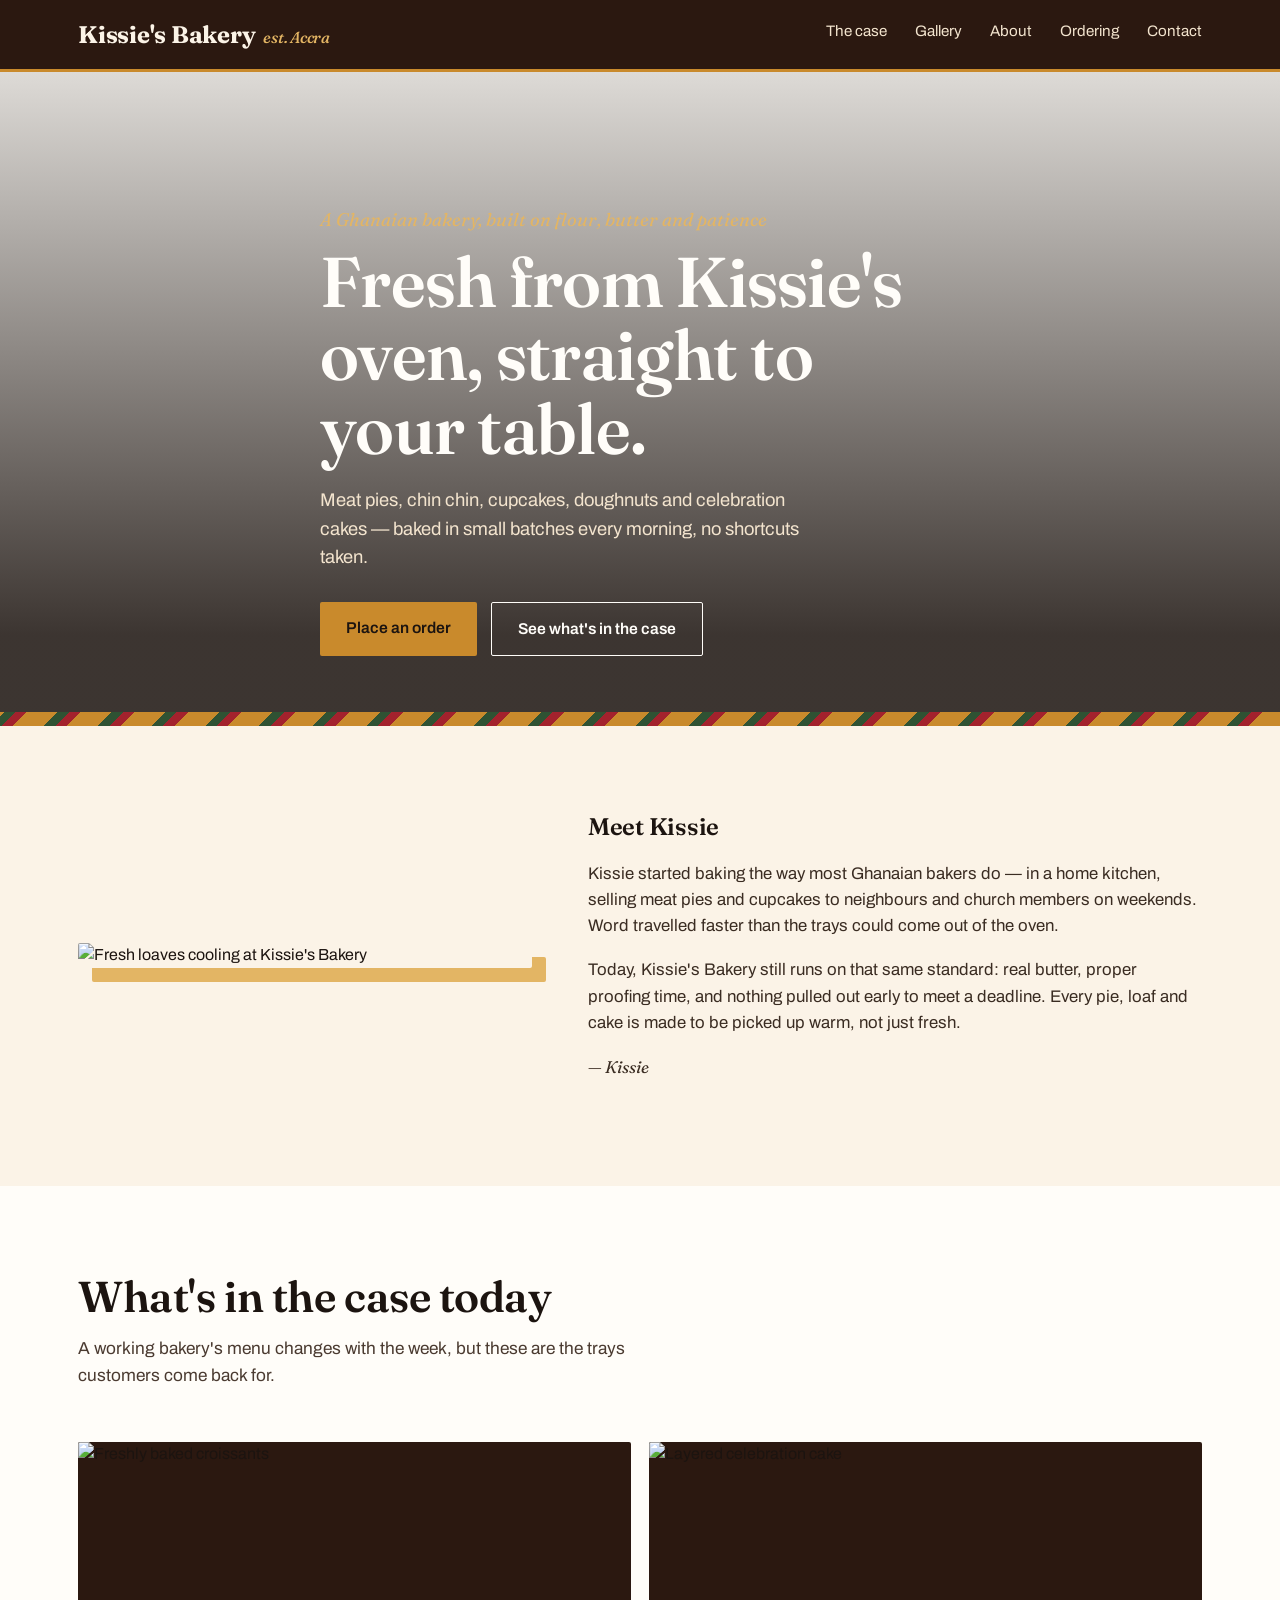
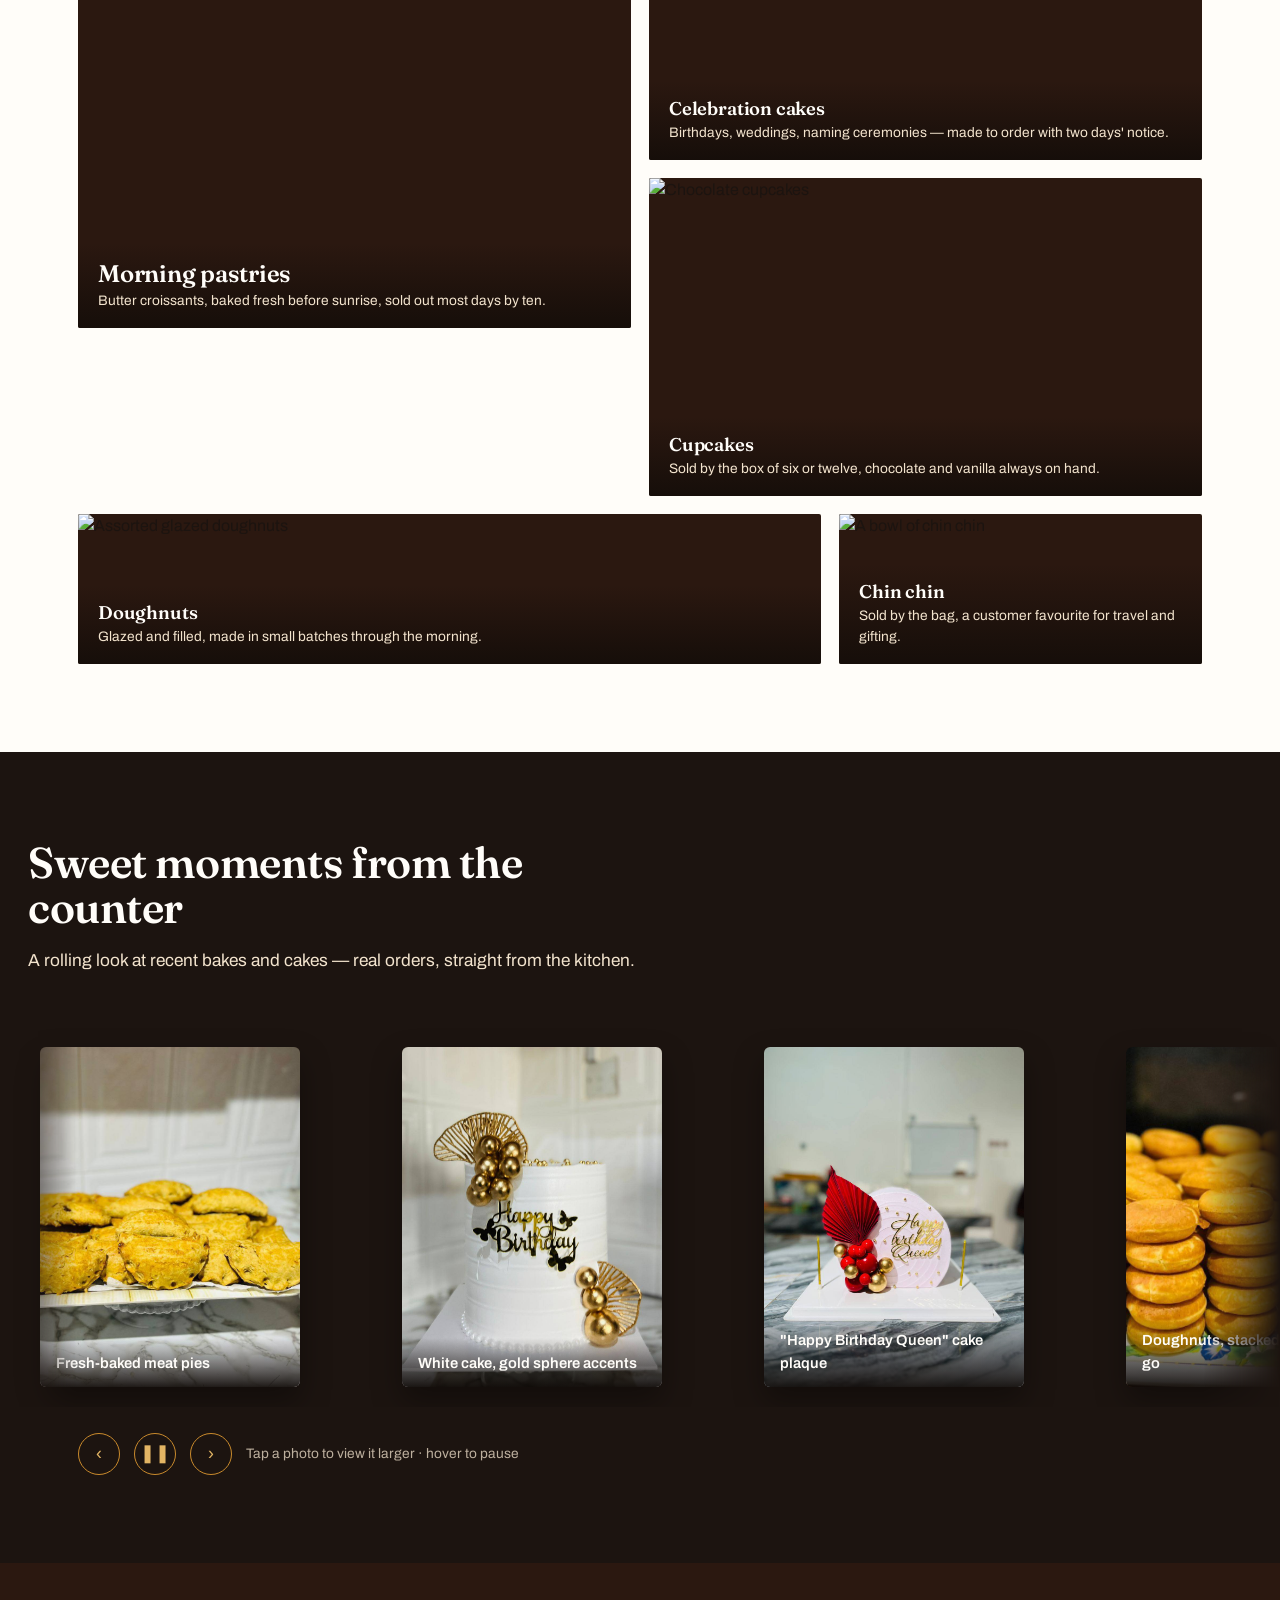
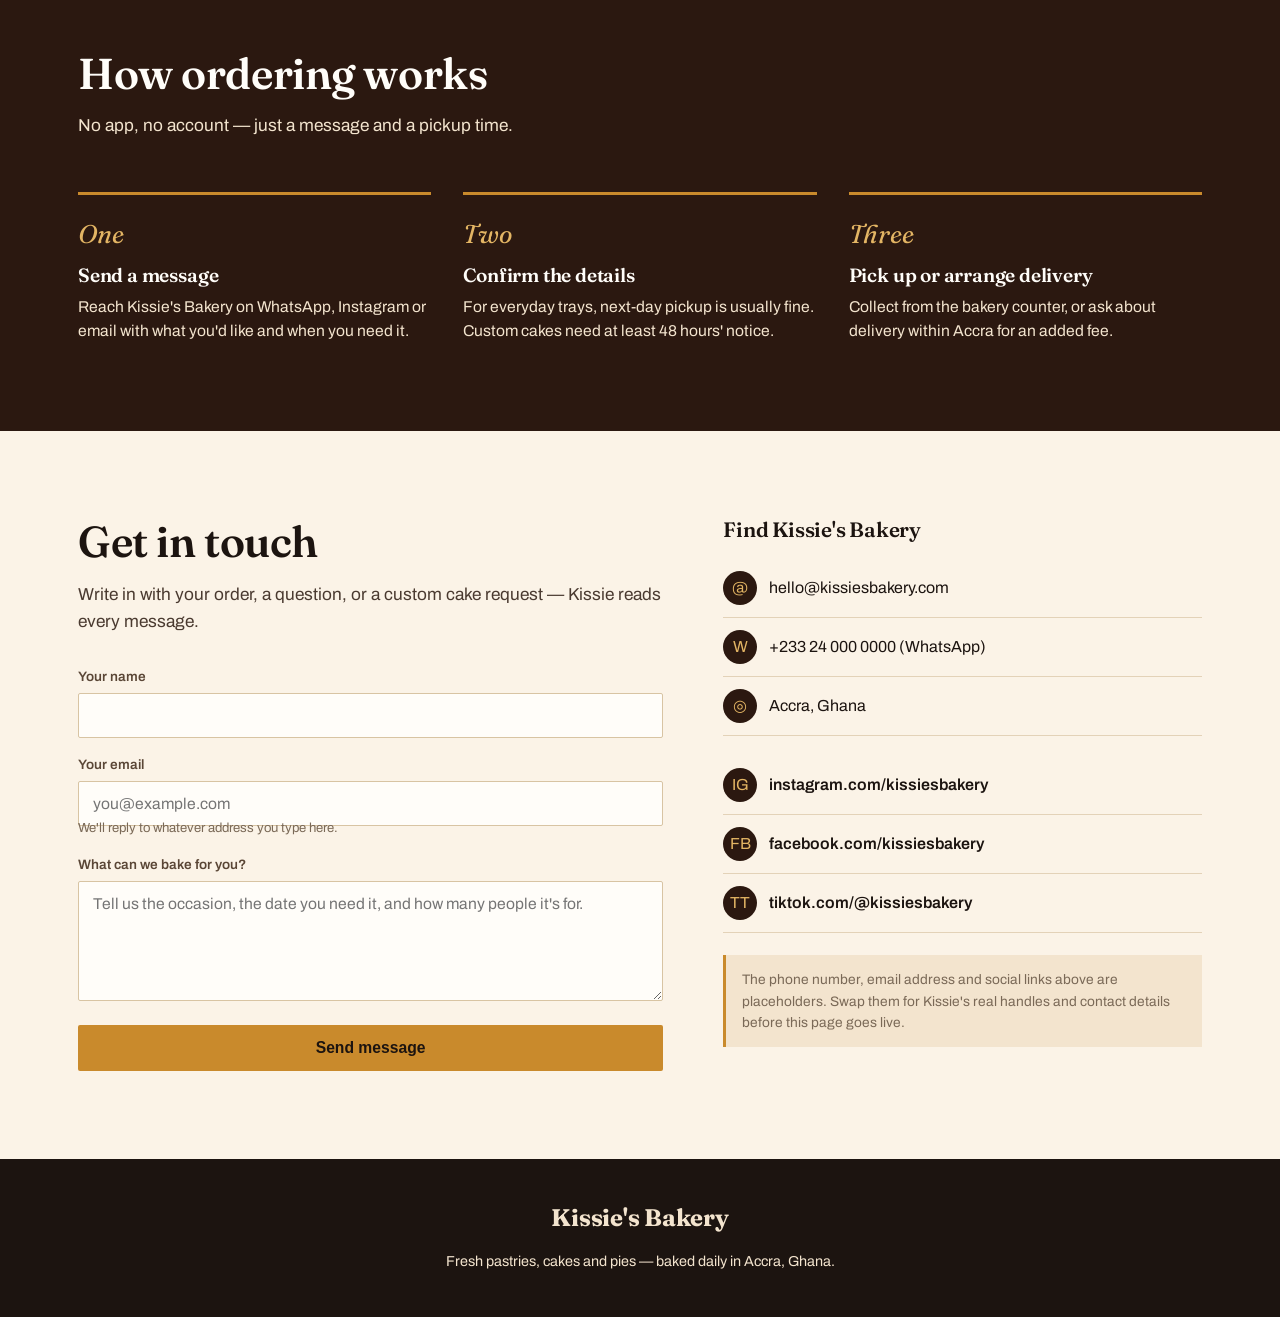
==== index.html @ d094dac1 "Add files via upload" ====
<!DOCTYPE html>
<html lang="en">
<head>
<meta charset="UTF-8">
<meta name="viewport" content="width=device-width, initial-scale=1.0">
<title>Kissie's Bakery — Fresh pastries, cakes & pies</title>
<link rel="preconnect" href="https://fonts.googleapis.com">
<link rel="preconnect" href="https://fonts.gstatic.com" crossorigin>
<link href="https://fonts.googleapis.com/css2?family=Fraunces:ital,opsz,wght@0,9..144,400;0,9..144,500;0,9..144,600;0,9..144,700;1,9..144,500&family=Archivo:wght@400;500;600;700&display=swap" rel="stylesheet">
<link rel="stylesheet" href="style.css">
</head>
<body>

<header>
  <div class="nav">
    <div class="wordmark">Kissie's Bakery <span>est. Accra</span></div>
    <nav class="links">
      <a href="#menu">The case</a>
      <a href="#gallery">Gallery</a>
      <a href="#about">About</a>
      <a href="#order">Ordering</a>
      <a href="#contact">Contact</a>
    </nav>
  </div>
</header>

<div class="hero">
  <div class="wrap hero-inner">
    <div class="hero-eyebrow">A Ghanaian bakery, built on flour, butter and patience</div>
    <h1>Fresh from Kissie's oven, straight to your table.</h1>
    <p>Meat pies, chin chin, cupcakes, doughnuts and celebration cakes — baked in small batches every morning, no shortcuts taken.</p>
    <div class="btn-row">
      <a href="#contact" class="btn btn-primary">Place an order</a>
      <a href="#menu" class="btn btn-outline">See what's in the case</a>
    </div>
  </div>
</div>

<div class="ribbon"></div>

<section class="about" id="about">
  <div class="wrap about-grid">
    <img src="https://commons.wikimedia.org/wiki/Special:FilePath/Fresh_made_bread_06.jpg" alt="Fresh loaves cooling at Kissie's Bakery">
    <div class="about-text">
      <h2 style="margin-bottom:22px;">Meet Kissie</h2>
      <p>Kissie started baking the way most Ghanaian bakers do — in a home kitchen, selling meat pies and cupcakes to neighbours and church members on weekends. Word travelled faster than the trays could come out of the oven.</p>
      <p>Today, Kissie's Bakery still runs on that same standard: real butter, proper proofing time, and nothing pulled out early to meet a deadline. Every pie, loaf and cake is made to be picked up warm, not just fresh.</p>
      <p class="signature">— Kissie</p>
    </div>
  </div>
</section>

<section class="case" id="menu">
  <div class="wrap">
    <div class="section-head">
      <h2>What's in the case today</h2>
      <p>A working bakery's menu changes with the week, but these are the trays customers come back for.</p>
    </div>
    <div class="case-grid">
      <div class="case-item feature">
        <img src="https://commons.wikimedia.org/wiki/Special:FilePath/Freshly_baked_croissants.jpg" alt="Freshly baked croissants">
        <div class="tag">
          <h3>Morning pastries</h3>
          <p>Butter croissants, baked fresh before sunrise, sold out most days by ten.</p>
        </div>
      </div>
      <div class="case-item tall">
        <img src="https://commons.wikimedia.org/wiki/Special:FilePath/Strawberry_layer_cake.jpg" alt="Layered celebration cake">
        <div class="tag">
          <h3>Celebration cakes</h3>
          <p>Birthdays, weddings, naming ceremonies — made to order with two days' notice.</p>
        </div>
      </div>
      <div class="case-item wide">
        <img src="https://commons.wikimedia.org/wiki/Special:FilePath/Chocolate_cupcakes.jpg" alt="Chocolate cupcakes">
        <div class="tag">
          <h3>Cupcakes</h3>
          <p>Sold by the box of six or twelve, chocolate and vanilla always on hand.</p>
        </div>
      </div>
      <div class="case-item med">
        <img src="https://commons.wikimedia.org/wiki/Special:FilePath/Variety_of_doughnuts.jpg" alt="Assorted glazed doughnuts">
        <div class="tag">
          <h3>Doughnuts</h3>
          <p>Glazed and filled, made in small batches through the morning.</p>
        </div>
      </div>
      <div class="case-item small">
        <img src="https://commons.wikimedia.org/wiki/Special:FilePath/Bowl_of_chin-chin.jpg" alt="A bowl of chin chin">
        <div class="tag">
          <h3>Chin chin</h3>
          <p>Sold by the bag, a customer favourite for travel and gifting.</p>
        </div>
      </div>
    </div>
  </div>
</section>

<!-- ==========================================================================
     Sweet Moments — shuffled, auto-scrolling photo carousel
     Built from real order/customer photos supplied by the client.
     Markup only here; the shuffle + rendering happens in script.js so the
     order is randomised fresh on every page load.
     ========================================================================== -->
<section class="gallery" id="gallery">
  <div class="section-head">
    <h2>Sweet moments from the counter</h2>
    <p>A rolling look at recent bakes and cakes — real orders, straight from the kitchen.</p>
  </div>

  <div class="carousel" id="carousel">
    <div class="carousel-track" id="carouselTrack">
      <!-- Cards are generated by script.js: images are shuffled, then
           rendered twice back-to-back so the scrolling loop is seamless. -->
    </div>
  </div>

  <div class="wrap carousel-controls">
    <button type="button" class="carousel-btn" id="carouselPrev" aria-label="Scroll gallery backward">‹</button>
    <button type="button" class="carousel-btn" id="carouselPause" aria-label="Pause the photo carousel">❚❚</button>
    <button type="button" class="carousel-btn" id="carouselNext" aria-label="Scroll gallery forward">›</button>
    <span class="carousel-hint">Tap a photo to view it larger · hover to pause</span>
  </div>
</section>

<section class="order" id="order">
  <div class="wrap">
    <div class="section-head">
      <h2>How ordering works</h2>
      <p>No app, no account — just a message and a pickup time.</p>
    </div>
    <div class="steps">
      <div class="step">
        <span class="num">One</span>
        <h3>Send a message</h3>
        <p>Reach Kissie's Bakery on WhatsApp, Instagram or email with what you'd like and when you need it.</p>
      </div>
      <div class="step">
        <span class="num">Two</span>
        <h3>Confirm the details</h3>
        <p>For everyday trays, next-day pickup is usually fine. Custom cakes need at least 48 hours' notice.</p>
      </div>
      <div class="step">
        <span class="num">Three</span>
        <h3>Pick up or arrange delivery</h3>
        <p>Collect from the bakery counter, or ask about delivery within Accra for an added fee.</p>
      </div>
    </div>
  </div>
</section>

<section class="contact" id="contact">
  <div class="wrap contact-grid">
    <div>
      <div class="section-head" style="margin-bottom:30px;">
        <h2>Get in touch</h2>
        <p>Write in with your order, a question, or a custom cake request — Kissie reads every message.</p>
      </div>
      <form id="contactForm">
        <div>
          <label for="name">Your name</label>
          <input type="text" id="name" name="name" required>
        </div>
        <div>
          <label for="email">Your email</label>
          <input type="email" id="email" name="email" placeholder="you@example.com" required>
          <div class="field-note">We'll reply to whatever address you type here.</div>
        </div>
        <div>
          <label for="message">What can we bake for you?</label>
          <textarea id="message" name="message" placeholder="Tell us the occasion, the date you need it, and how many people it's for."></textarea>
        </div>
        <button type="submit" class="btn btn-primary">Send message</button>
      </form>
    </div>
    <div class="find-us">
      <h3>Find Kissie's Bakery</h3>
      <div class="contact-line"><span class="ico">@</span> hello@kissiesbakery.com</div>
      <div class="contact-line"><span class="ico">W</span> +233 24 000 0000 (WhatsApp)</div>
      <div class="contact-line"><span class="ico">◎</span> Accra, Ghana</div>
      <ul class="social-list" style="margin-top:20px;">
        <li class="contact-line"><span class="ico">IG</span> <a href="https://instagram.com/kissiesbakery" target="_blank" rel="noopener">instagram.com/kissiesbakery</a></li>
        <li class="contact-line"><span class="ico">FB</span> <a href="https://facebook.com/kissiesbakery" target="_blank" rel="noopener">facebook.com/kissiesbakery</a></li>
        <li class="contact-line"><span class="ico">TT</span> <a href="https://tiktok.com/@kissiesbakery" target="_blank" rel="noopener">tiktok.com/@kissiesbakery</a></li>
      </ul>
      <div class="placeholder-note">
        The phone number, email address and social links above are placeholders. Swap them for Kissie's real handles and contact details before this page goes live.
      </div>
    </div>
  </div>
</section>

<footer>
  <div class="wrap">
    <div class="wordmark" style="color:var(--cream-2);">Kissie's Bakery</div>
    <p>Fresh pastries, cakes and pies — baked daily in Accra, Ghana.</p>
  </div>
</footer>

<!-- Lightbox overlay for the gallery — one shared instance, filled in by script.js -->
<div class="lightbox" id="lightbox">
  <button type="button" class="lightbox-close" id="lightboxClose" aria-label="Close photo">✕</button>
  <img id="lightboxImg" src="" alt="">
  <div class="lightbox-cap" id="lightboxCap"></div>
</div>

<script src="script.js"></script>

</body>
</html>
---- style.css ----
/* ==========================================================================
   Kissie's Bakery — Stylesheet
   Sections: Tokens, Base, Header/Nav, Hero, Sections (generic), About,
             Case/Menu, Gallery/Carousel, Order steps, Contact, Footer,
             Responsive
   ========================================================================== */

/* ---------- Design tokens ---------- */
:root{
  --cocoa:#2B1810;
  --cocoa-ink:#1C1410;
  --gold:#C98A2C;
  --gold-light:#E3B564;
  --kente-red:#A3222D;
  --kente-green:#2F5233;
  --cream:#FBF3E7;
  --cream-2:#F3E4CE;
  --paper:#FFFDF9;
  --max:1180px;
}

/* ---------- Base / reset ---------- */
*{box-sizing:border-box;}
html{scroll-behavior:smooth;}
body{
  margin:0;
  font-family:'Archivo', sans-serif;
  color:var(--cocoa-ink);
  background:var(--paper);
  line-height:1.55;
}
h1,h2,h3,.display{
  font-family:'Fraunces', serif;
  font-weight:600;
  line-height:1.05;
  letter-spacing:-0.01em;
  margin:0;
}
a{color:inherit;}
img{max-width:100%;display:block;}
.wrap{max-width:var(--max);margin:0 auto;padding:0 28px;}

/* Ribbon divider — striped like a pastry-box ribbon */
.ribbon{
  height:14px;
  background:repeating-linear-gradient(
    -45deg,
    var(--gold) 0px, var(--gold) 22px,
    var(--kente-red) 22px, var(--kente-red) 30px,
    var(--kente-green) 30px, var(--kente-green) 38px
  );
}

/* ---------- Header / Nav ---------- */
header{
  position:sticky; top:0; z-index:50;
  background:var(--cocoa);
  border-bottom:3px solid var(--gold);
}
.nav{
  display:flex; align-items:center; justify-content:space-between;
  padding:16px 28px;
  max-width:var(--max); margin:0 auto;
}
.wordmark{
  color:var(--cream);
  font-family:'Fraunces', serif;
  font-weight:700;
  font-size:1.5rem;
  letter-spacing:-0.01em;
  display:flex; align-items:baseline; gap:8px;
}
.wordmark span{
  font-style:italic;
  font-weight:500;
  color:var(--gold-light);
  font-size:1rem;
}
nav.links{display:flex; gap:28px; font-size:0.95rem;}
nav.links a{
  color:var(--cream-2); text-decoration:none;
  padding-bottom:3px; border-bottom:2px solid transparent;
  transition:border-color .2s ease, color .2s ease;
}
nav.links a:hover{border-color:var(--gold); color:var(--paper);}
.nav-toggle{display:none;}

/* ---------- Hero ---------- */
.hero{
  position:relative;
  min-height:640px;
  display:flex; align-items:flex-end;
  background:linear-gradient(180deg, rgba(28,20,16,0.15) 0%, rgba(28,20,16,0.86) 88%),
    url('https://commons.wikimedia.org/wiki/Special:FilePath/Freshly_baked_croissants.jpg') center/cover no-repeat;
}
.hero-inner{
  padding:64px 0 56px;
  max-width:640px;
}
.hero-eyebrow{
  color:var(--gold-light);
  font-family:'Fraunces', serif;
  font-style:italic;
  font-size:1.15rem;
  margin-bottom:10px;
}
.hero h1{
  color:var(--paper);
  font-size:clamp(2.6rem, 6vw, 4.4rem);
  margin-bottom:20px;
}
.hero p{
  color:var(--cream-2);
  font-size:1.15rem;
  max-width:480px;
  margin-bottom:30px;
}
.btn-row{display:flex; flex-wrap:wrap; gap:14px;}
.btn{
  display:inline-block;
  padding:14px 26px;
  border-radius:2px;
  font-weight:600;
  font-size:0.98rem;
  text-decoration:none;
  transition:transform .15s ease, background .2s ease;
}
.btn:hover{transform:translateY(-2px);}
.btn-primary{background:var(--gold); color:var(--cocoa-ink); border:none; cursor:pointer;}
.btn-primary:hover{background:var(--gold-light);}
.btn-outline{background:transparent; color:var(--paper); border:1.5px solid var(--paper);}
.btn-outline:hover{background:rgba(255,255,255,0.1);}

/* ---------- Generic section shell ---------- */
section{padding:88px 0;}
.section-head{max-width:620px; margin-bottom:52px;}
.section-head h2{font-size:clamp(2rem, 4vw, 2.7rem); margin-bottom:16px;}
.section-head p{color:#4a3a30; font-size:1.08rem;}

/* ---------- About ---------- */
.about{background:var(--cream);}
.about-grid{
  display:grid;
  grid-template-columns:0.85fr 1.15fr;
  gap:56px;
  align-items:center;
}
.about-grid img{
  border-radius:2px;
  box-shadow:14px 14px 0 var(--gold-light);
}
.about-text p{margin:0 0 18px; font-size:1.05rem; color:#3a2c22;}
.signature{
  font-family:'Fraunces', serif;
  font-style:italic;
  font-size:1.3rem;
  color:var(--kente-red);
  margin-top:8px;
}

/* ---------- Case / menu ---------- */
.case{background:var(--paper);}
.case-grid{
  display:grid;
  grid-template-columns:repeat(6, 1fr);
  grid-auto-rows:150px;
  gap:18px;
}
.case-item{
  position:relative;
  overflow:hidden;
  border-radius:2px;
  background:var(--cocoa);
}
.case-item img{
  width:100%; height:100%; object-fit:cover;
  transition:transform .5s ease;
}
.case-item:hover img{transform:scale(1.06);}
.case-item .tag{
  position:absolute; left:0; right:0; bottom:0;
  padding:18px 20px 16px;
  background:linear-gradient(0deg, rgba(20,13,9,0.92) 0%, rgba(20,13,9,0) 100%);
  color:var(--paper);
}
.case-item .tag h3{font-size:1.15rem; margin-bottom:4px; color:var(--paper);}
.case-item .tag p{font-size:0.86rem; color:var(--cream-2); margin:0;}
.case-item.feature{grid-column:span 3; grid-row:span 3;}
.case-item.feature .tag h3{font-size:1.5rem;}
.case-item.tall{grid-column:span 3; grid-row:span 2;}
.case-item.wide{grid-column:span 3; grid-row:span 2;}
.case-item.small{grid-column:span 2; grid-row:span 1;}
.case-item.med{grid-column:span 4; grid-row:span 1;}

/* ==========================================================================
   Gallery / "Sweet Moments" auto-scrolling carousel
   ========================================================================== */
.gallery{
  background:var(--cocoa-ink);
  overflow:hidden;
}
.gallery .section-head h2{color:var(--paper);}
.gallery .section-head p{color:var(--cream-2);}
.gallery .section-head{margin-left:28px;}

.carousel{
  position:relative;
  width:100%;
  overflow:hidden;
  -webkit-mask-image:linear-gradient(90deg, transparent 0, #000 6%, #000 94%, transparent 100%);
          mask-image:linear-gradient(90deg, transparent 0, #000 6%, #000 94%, transparent 100%);
}
.carousel-track{
  display:flex;
  width:max-content;
  gap:22px;
  padding:4px 0;
  animation:carousel-scroll 42s linear infinite;
}
/* Pause on hover or when the user has requested it via the pause button */
.carousel:hover .carousel-track,
.carousel.is-paused .carousel-track{
  animation-play-state:paused;
}
@keyframes carousel-scroll{
  from{ transform:translateX(0); }
  to{ transform:translateX(-50%); } /* track content is duplicated x2, so -50% = one full loop */
}

.carousel-card{
  position:relative;
  flex:none;
  width:260px;
  height:340px;
  border-radius:6px;
  overflow:hidden;
  background:var(--cocoa);
  box-shadow:0 14px 30px rgba(0,0,0,0.35);
  cursor:pointer;
}
.carousel-card img{
  width:100%; height:100%; object-fit:cover;
  transition:transform .5s ease;
}
.carousel-card:hover img{transform:scale(1.08);}
.carousel-card .cap{
  position:absolute; left:0; right:0; bottom:0;
  padding:14px 16px 12px;
  background:linear-gradient(0deg, rgba(15,10,7,0.92) 0%, rgba(15,10,7,0) 100%);
  color:var(--paper);
  font-size:0.92rem;
  font-weight:600;
}

.carousel-controls{
  display:flex; align-items:center; gap:14px;
  margin-top:26px;
}
.carousel-btn{
  width:42px; height:42px;
  border-radius:50%;
  border:1.5px solid var(--gold);
  background:transparent;
  color:var(--gold-light);
  font-size:1.1rem;
  cursor:pointer;
  display:flex; align-items:center; justify-content:center;
  transition:background .2s ease, color .2s ease;
}
.carousel-btn:hover{background:var(--gold); color:var(--cocoa-ink);}
.carousel-hint{
  font-size:0.86rem;
  color:var(--cream-2);
  opacity:0.75;
}

/* Lightbox for tapping/clicking a gallery photo */
.lightbox{
  position:fixed; inset:0; z-index:200;
  background:rgba(10,7,5,0.92);
  display:flex; align-items:center; justify-content:center;
  padding:32px;
  opacity:0; pointer-events:none;
  transition:opacity .25s ease;
}
.lightbox.is-open{opacity:1; pointer-events:auto;}
.lightbox img{
  max-width:min(700px, 90vw);
  max-height:82vh;
  border-radius:4px;
  box-shadow:0 20px 60px rgba(0,0,0,0.6);
}
.lightbox-close{
  position:absolute; top:24px; right:28px;
  width:44px; height:44px;
  border-radius:50%;
  border:1.5px solid var(--gold-light);
  background:rgba(255,255,255,0.05);
  color:var(--paper);
  font-size:1.3rem;
  cursor:pointer;
}
.lightbox-cap{
  position:absolute; bottom:36px; left:0; right:0;
  text-align:center;
  color:var(--cream-2);
  font-size:0.95rem;
}

/* ---------- How to order ---------- */
.order{background:var(--cocoa); color:var(--cream-2);}
.order .section-head h2{color:var(--paper);}
.order .section-head p{color:var(--cream-2);}
.steps{
  display:grid;
  grid-template-columns:repeat(3, 1fr);
  gap:32px;
}
.step{
  border-top:3px solid var(--gold);
  padding-top:20px;
}
.step .num{
  font-family:'Fraunces', serif;
  font-style:italic;
  color:var(--gold-light);
  font-size:1.6rem;
  display:block;
  margin-bottom:10px;
}
.step h3{color:var(--paper); font-size:1.2rem; margin-bottom:10px;}
.step p{color:var(--cream-2); font-size:0.98rem; margin:0;}

/* ---------- Contact ---------- */
.contact{background:var(--cream);}
.contact-grid{
  display:grid;
  grid-template-columns:1.1fr 0.9fr;
  gap:60px;
}
form{display:flex; flex-direction:column; gap:16px;}
label{font-size:0.85rem; font-weight:600; color:#5a4636; margin-bottom:6px; display:block;}
input, textarea{
  width:100%;
  padding:13px 14px;
  border:1.5px solid #d8c4a3;
  border-radius:2px;
  font-family:inherit;
  font-size:0.98rem;
  background:var(--paper);
  color:var(--cocoa-ink);
}
input:focus, textarea:focus{outline:2px solid var(--gold); border-color:var(--gold);}
textarea{resize:vertical; min-height:120px;}
.field-note{font-size:0.82rem; color:#7a6957; margin-top:-8px;}

.find-us h3{font-size:1.3rem; margin-bottom:18px;}
.contact-line{
  display:flex; align-items:center; gap:12px;
  padding:12px 0;
  border-bottom:1px solid #e3d2b8;
  font-size:1rem;
}
.contact-line .ico{
  width:34px; height:34px; flex:none;
  border-radius:50%;
  background:var(--cocoa);
  color:var(--gold-light);
  display:flex; align-items:center; justify-content:center;
  font-size:1rem;
}
.social-list{list-style:none; margin:0; padding:0;}
.social-list a{text-decoration:none; color:var(--cocoa-ink); font-weight:600;}
.social-list a:hover{color:var(--kente-red);}
.placeholder-note{
  margin-top:22px;
  font-size:0.86rem;
  color:#7a6957;
  background:var(--cream-2);
  padding:14px 16px;
  border-left:3px solid var(--gold);
}

/* ---------- Footer ---------- */
footer{
  background:var(--cocoa-ink);
  color:var(--cream-2);
  padding:40px 0 30px;
  text-align:center;
  font-size:0.9rem;
}
footer .wordmark{justify-content:center; margin-bottom:10px;}

/* ---------- Responsive ---------- */
@media (max-width: 860px){
  nav.links{display:none;}
  .about-grid{grid-template-columns:1fr;}
  .about-grid img{order:-1;}
  .case-grid{grid-template-columns:repeat(2, 1fr); grid-auto-rows:180px;}
  .case-item.feature{grid-column:span 2; grid-row:span 2;}
  .case-item.tall,.case-item.wide,.case-item.med{grid-column:span 2; grid-row:span 1;}
  .case-item.small{grid-column:span 1;}
  .gallery .section-head{margin-left:0;}
  .carousel-card{width:200px; height:270px;}
  .steps{grid-template-columns:1fr;}
  .contact-grid{grid-template-columns:1fr;}
}

@media (prefers-reduced-motion: reduce){
  .carousel-track{animation:none;}
}
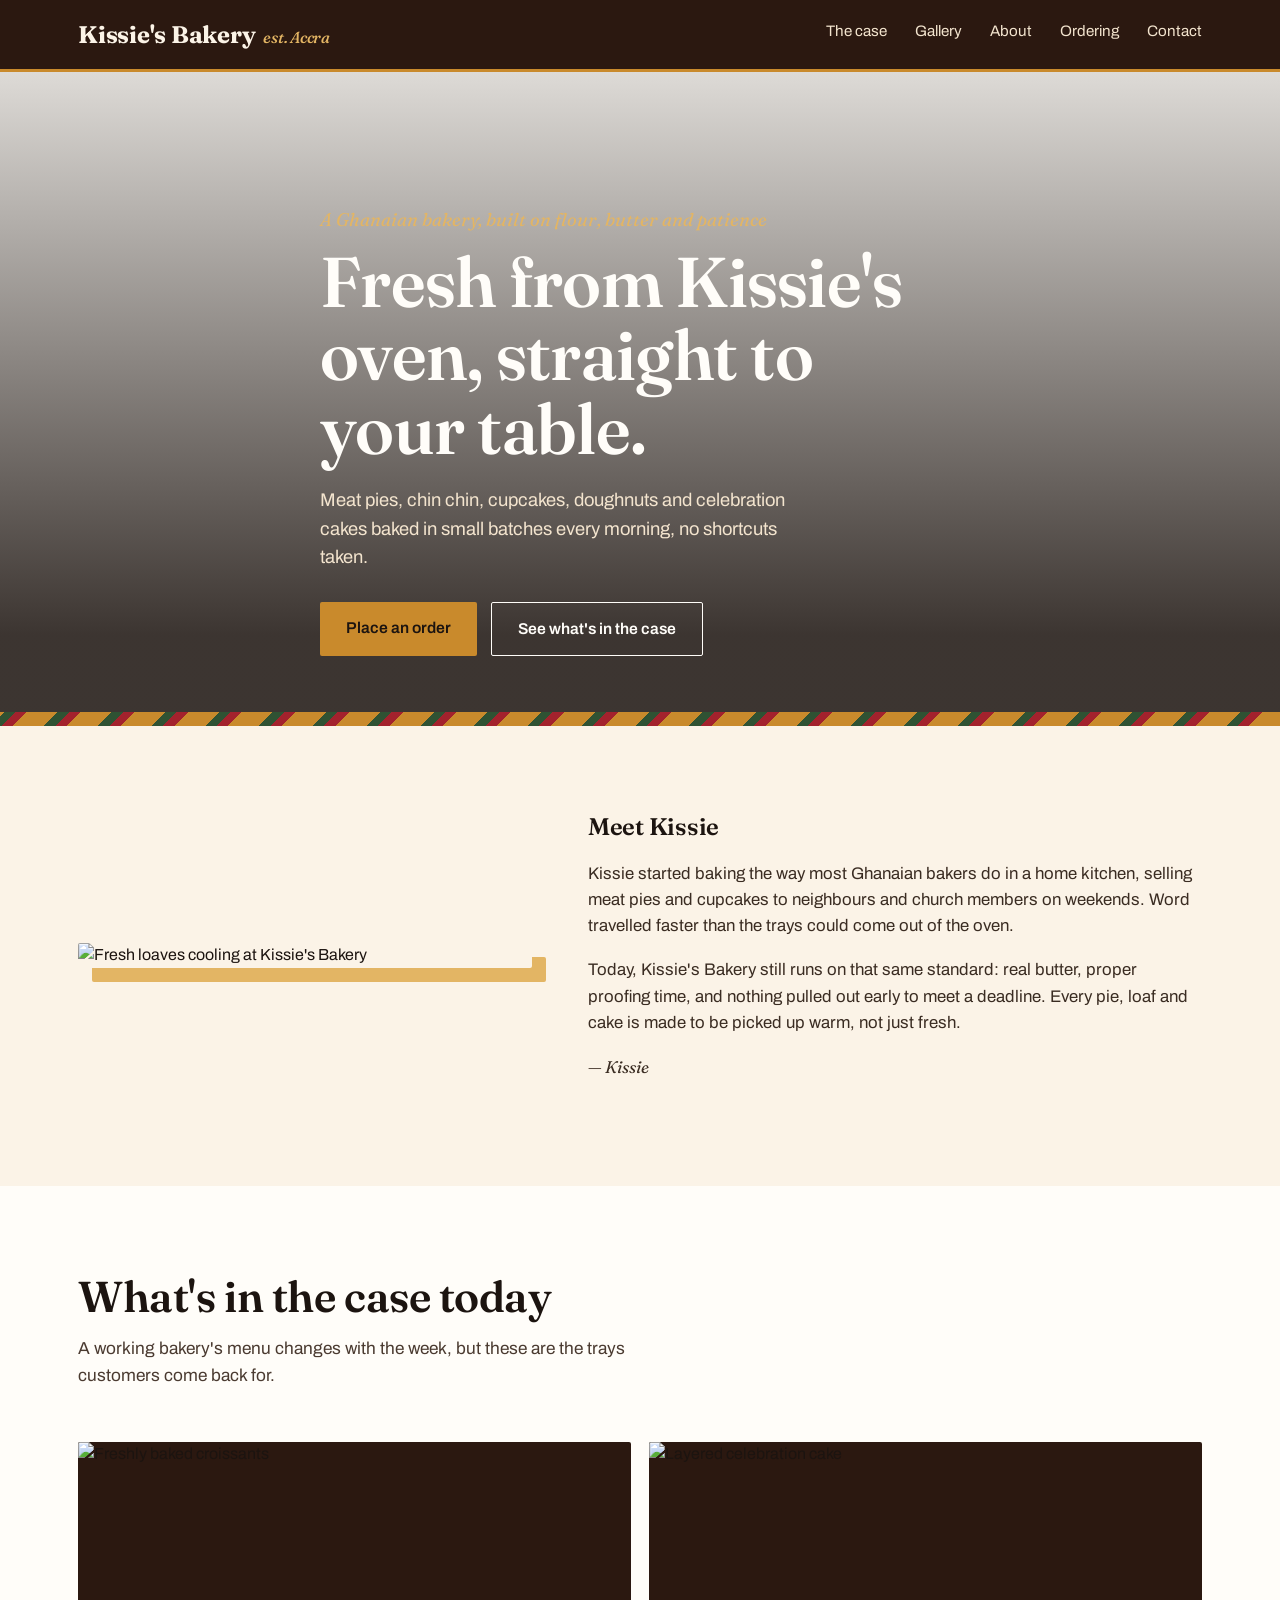
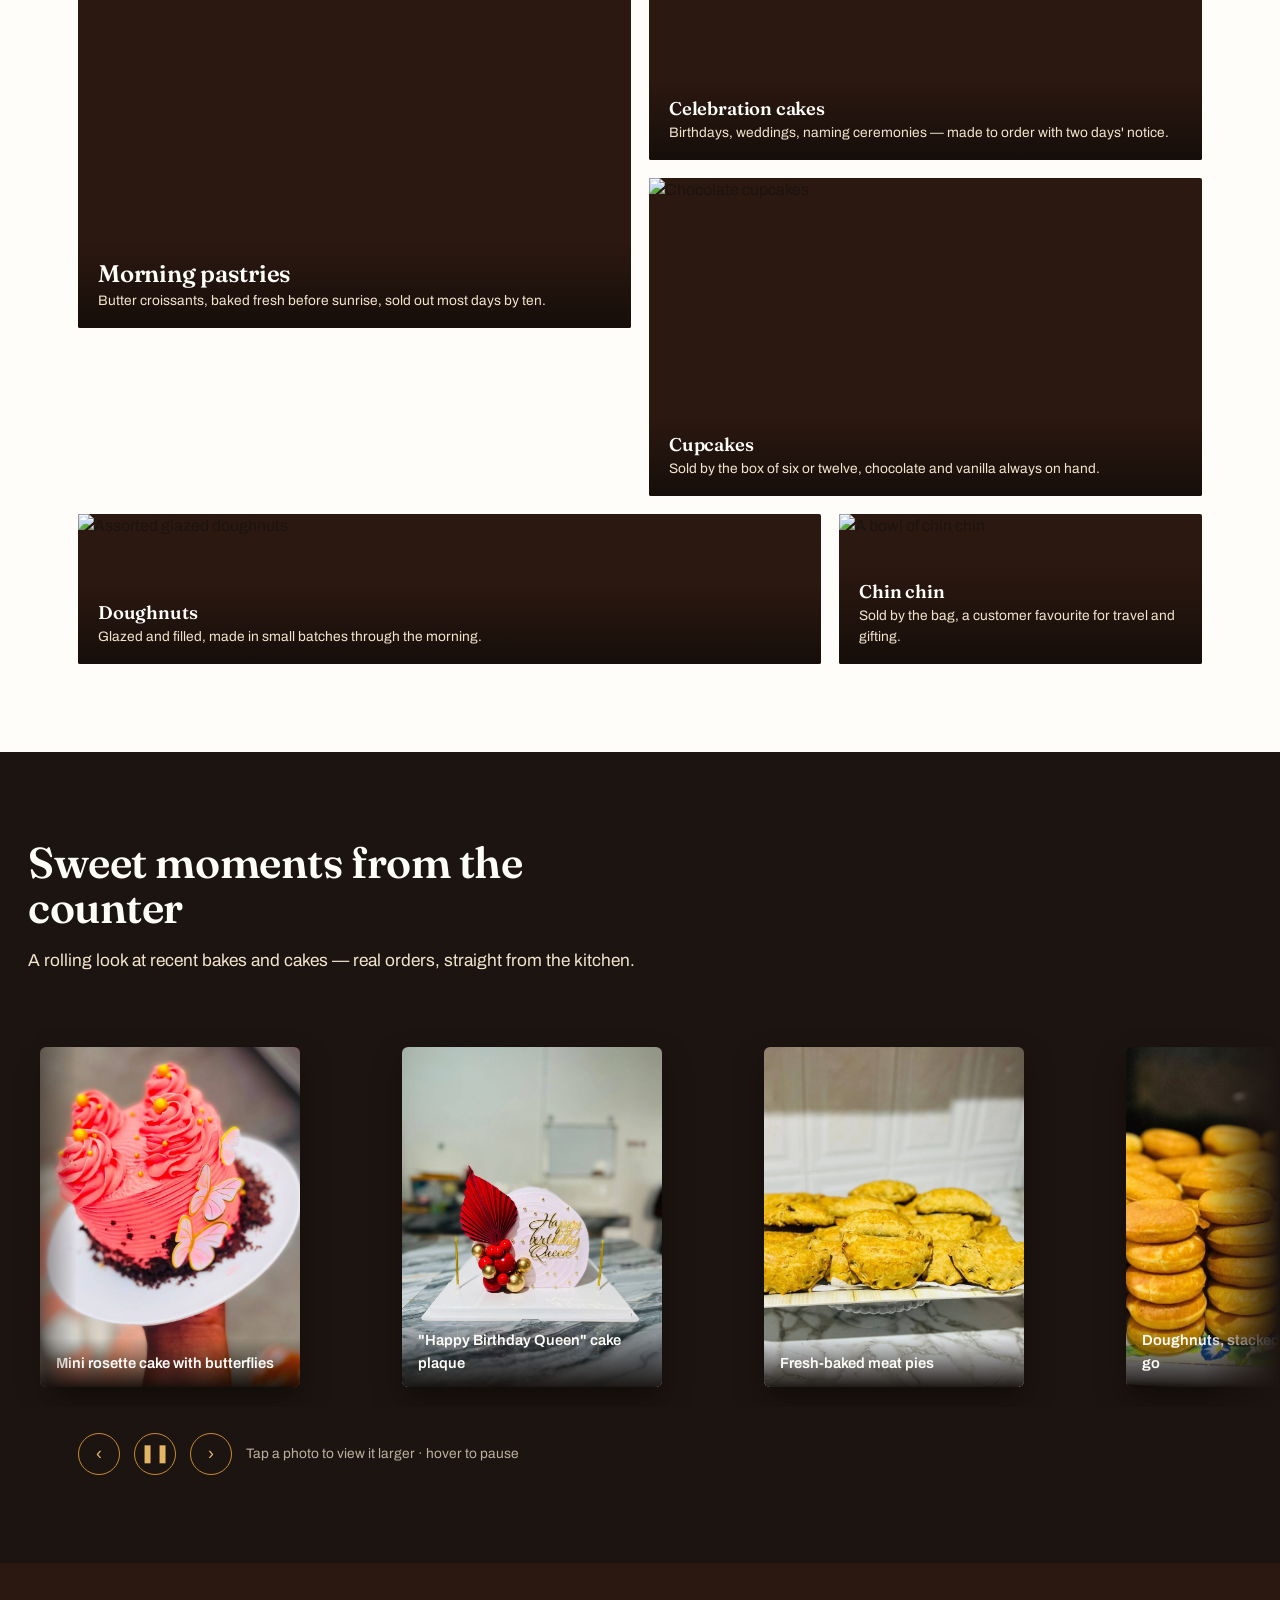
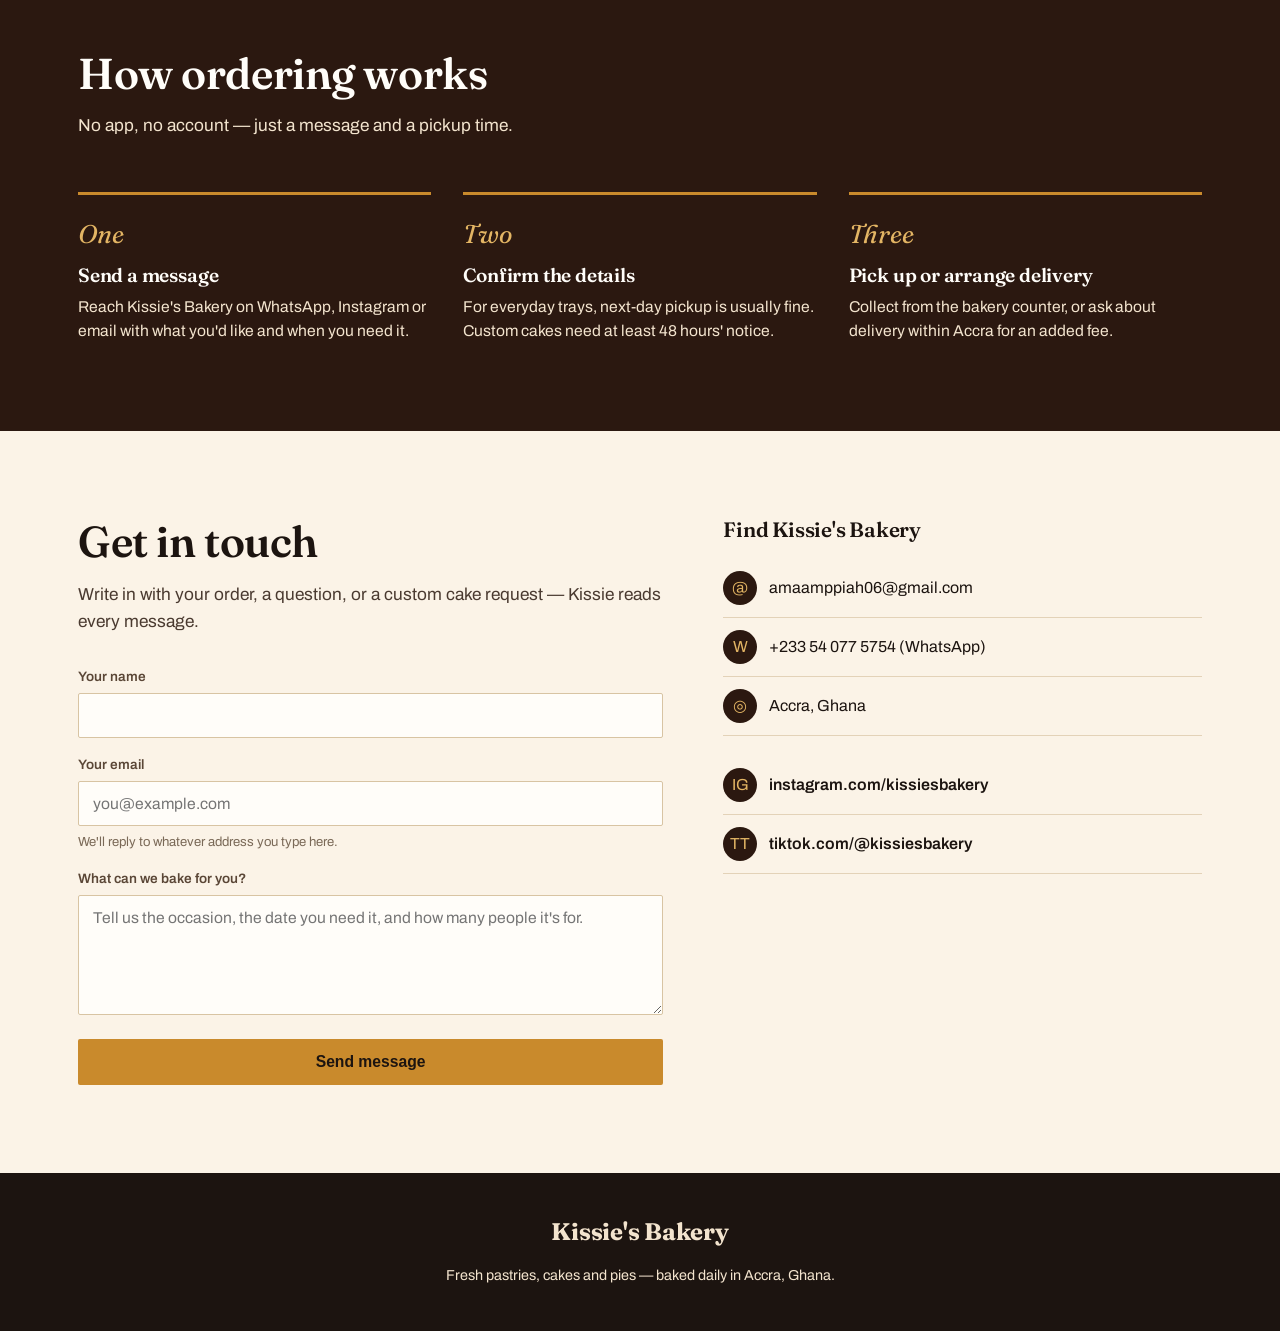
==== commit 684b8e46: "Add files via upload" ====
--- a/index.html
+++ b/index.html
@@ -3,7 +3,7 @@
 <head>
 <meta charset="UTF-8">
 <meta name="viewport" content="width=device-width, initial-scale=1.0">
-<title>Kissie's Bakery — Fresh pastries, cakes & pies</title>
+<title>Kissie's Bakery Fresh pastries, cakes & pies</title>
 <link rel="preconnect" href="https://fonts.googleapis.com">
 <link rel="preconnect" href="https://fonts.gstatic.com" crossorigin>
 <link href="https://fonts.googleapis.com/css2?family=Fraunces:ital,opsz,wght@0,9..144,400;0,9..144,500;0,9..144,600;0,9..144,700;1,9..144,500&family=Archivo:wght@400;500;600;700&display=swap" rel="stylesheet">
@@ -28,7 +28,7 @@
   <div class="wrap hero-inner">
     <div class="hero-eyebrow">A Ghanaian bakery, built on flour, butter and patience</div>
     <h1>Fresh from Kissie's oven, straight to your table.</h1>
-    <p>Meat pies, chin chin, cupcakes, doughnuts and celebration cakes — baked in small batches every morning, no shortcuts taken.</p>
+    <p>Meat pies, chin chin, cupcakes, doughnuts and celebration cakes baked in small batches every morning, no shortcuts taken.</p>
     <div class="btn-row">
       <a href="#contact" class="btn btn-primary">Place an order</a>
       <a href="#menu" class="btn btn-outline">See what's in the case</a>
@@ -43,7 +43,7 @@
     <img src="https://commons.wikimedia.org/wiki/Special:FilePath/Fresh_made_bread_06.jpg" alt="Fresh loaves cooling at Kissie's Bakery">
     <div class="about-text">
       <h2 style="margin-bottom:22px;">Meet Kissie</h2>
-      <p>Kissie started baking the way most Ghanaian bakers do — in a home kitchen, selling meat pies and cupcakes to neighbours and church members on weekends. Word travelled faster than the trays could come out of the oven.</p>
+      <p>Kissie started baking the way most Ghanaian bakers do in a home kitchen, selling meat pies and cupcakes to neighbours and church members on weekends. Word travelled faster than the trays could come out of the oven.</p>
       <p>Today, Kissie's Bakery still runs on that same standard: real butter, proper proofing time, and nothing pulled out early to meet a deadline. Every pie, loaf and cake is made to be picked up warm, not just fresh.</p>
       <p class="signature">— Kissie</p>
     </div>
@@ -164,6 +164,7 @@
         <div>
           <label for="email">Your email</label>
           <input type="email" id="email" name="email" placeholder="you@example.com" required>
+          
           <div class="field-note">We'll reply to whatever address you type here.</div>
         </div>
         <div>
@@ -175,17 +176,13 @@
     </div>
     <div class="find-us">
       <h3>Find Kissie's Bakery</h3>
-      <div class="contact-line"><span class="ico">@</span> hello@kissiesbakery.com</div>
-      <div class="contact-line"><span class="ico">W</span> +233 24 000 0000 (WhatsApp)</div>
+      <div class="contact-line"><span class="ico">@</span> amaamppiah06@gmail.com</div>
+      <div class="contact-line"><span class="ico">W</span> +233 54 077 5754 (WhatsApp)</div>
       <div class="contact-line"><span class="ico">◎</span> Accra, Ghana</div>
       <ul class="social-list" style="margin-top:20px;">
         <li class="contact-line"><span class="ico">IG</span> <a href="https://instagram.com/kissiesbakery" target="_blank" rel="noopener">instagram.com/kissiesbakery</a></li>
-        <li class="contact-line"><span class="ico">FB</span> <a href="https://facebook.com/kissiesbakery" target="_blank" rel="noopener">facebook.com/kissiesbakery</a></li>
         <li class="contact-line"><span class="ico">TT</span> <a href="https://tiktok.com/@kissiesbakery" target="_blank" rel="noopener">tiktok.com/@kissiesbakery</a></li>
       </ul>
-      <div class="placeholder-note">
-        The phone number, email address and social links above are placeholders. Swap them for Kissie's real handles and contact details before this page goes live.
-      </div>
     </div>
   </div>
 </section>
--- a/style.css
+++ b/style.css
@@ -352,7 +352,7 @@
 }
 input:focus, textarea:focus{outline:2px solid var(--gold); border-color:var(--gold);}
 textarea{resize:vertical; min-height:120px;}
-.field-note{font-size:0.82rem; color:#7a6957; margin-top:-8px;}
+.field-note{font-size:0.82rem; color:#7a6957; margin-top:6px;}
 
 .find-us h3{font-size:1.3rem; margin-bottom:18px;}
 .contact-line{
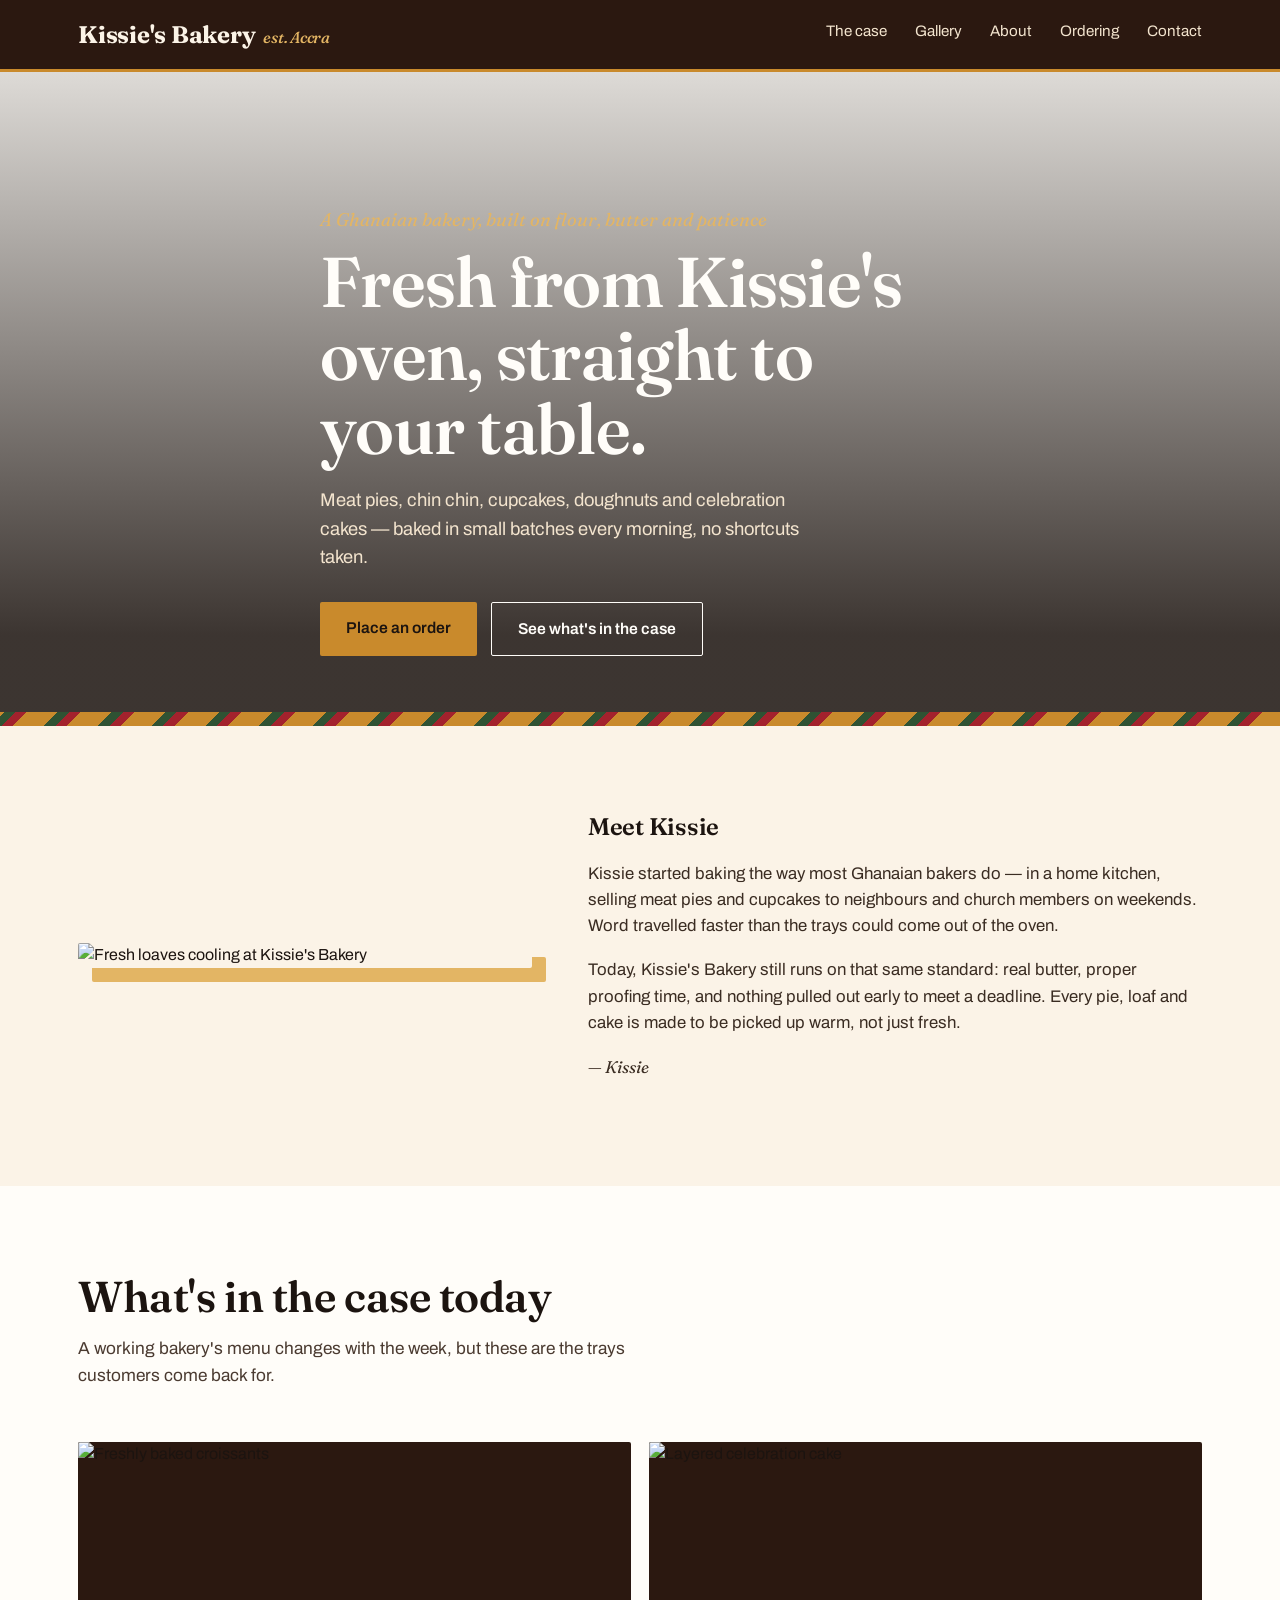
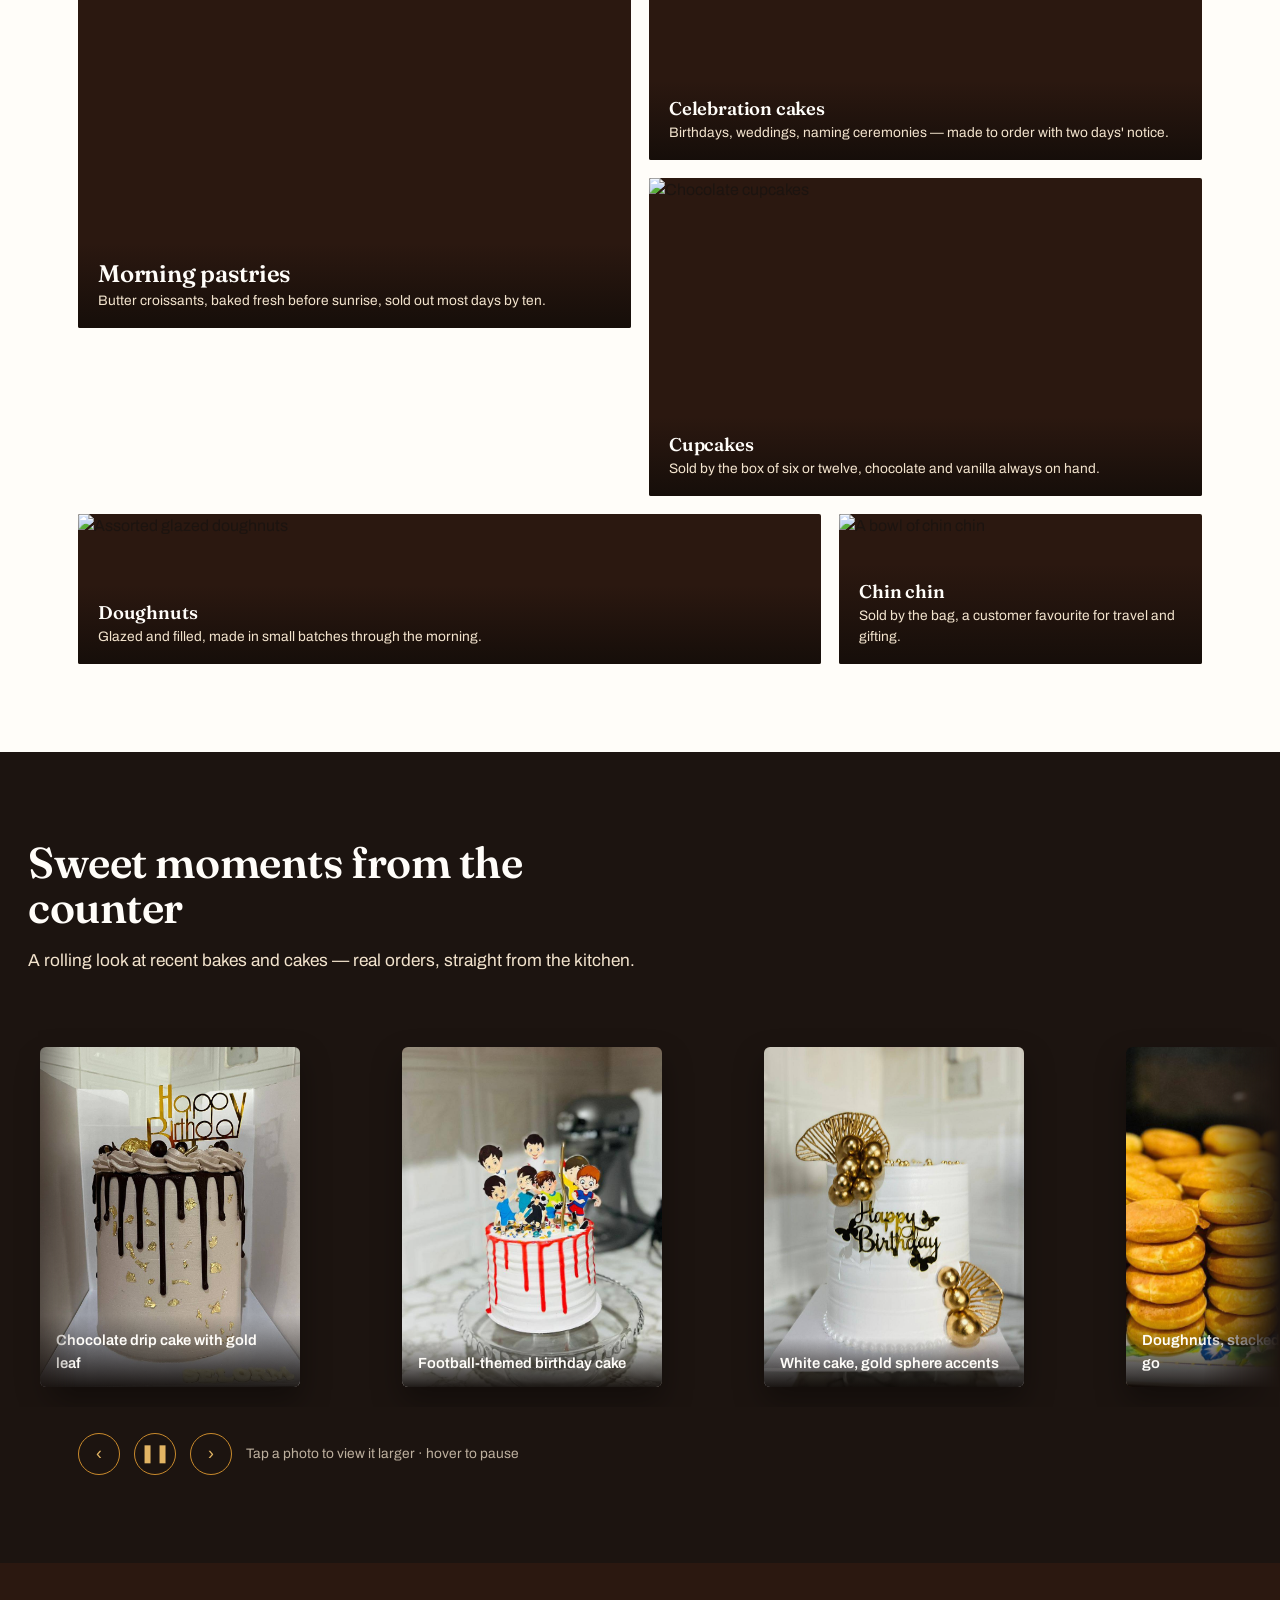
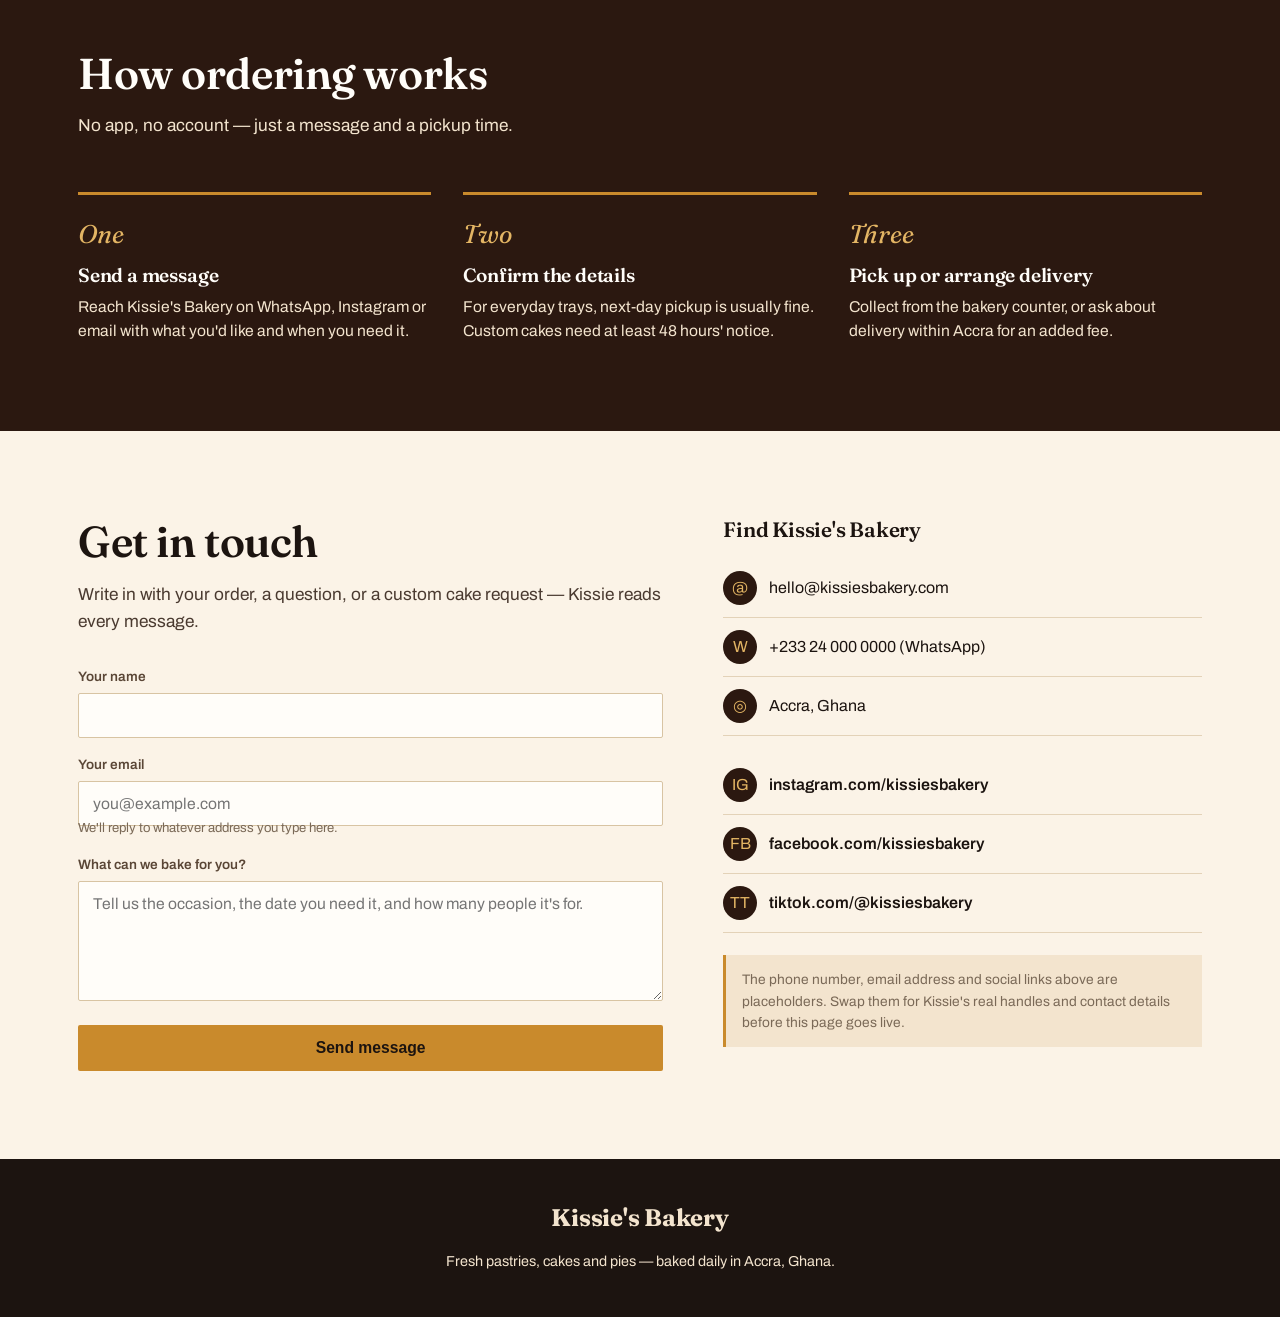
==== commit 2d0a2a27: "Add files via upload" ====
--- a/index.html
+++ b/index.html
@@ -3,7 +3,7 @@
 <head>
 <meta charset="UTF-8">
 <meta name="viewport" content="width=device-width, initial-scale=1.0">
-<title>Kissie's Bakery Fresh pastries, cakes & pies</title>
+<title>Kissie's Bakery — Fresh pastries, cakes & pies</title>
 <link rel="preconnect" href="https://fonts.googleapis.com">
 <link rel="preconnect" href="https://fonts.gstatic.com" crossorigin>
 <link href="https://fonts.googleapis.com/css2?family=Fraunces:ital,opsz,wght@0,9..144,400;0,9..144,500;0,9..144,600;0,9..144,700;1,9..144,500&family=Archivo:wght@400;500;600;700&display=swap" rel="stylesheet">
@@ -28,7 +28,7 @@
   <div class="wrap hero-inner">
     <div class="hero-eyebrow">A Ghanaian bakery, built on flour, butter and patience</div>
     <h1>Fresh from Kissie's oven, straight to your table.</h1>
-    <p>Meat pies, chin chin, cupcakes, doughnuts and celebration cakes baked in small batches every morning, no shortcuts taken.</p>
+    <p>Meat pies, chin chin, cupcakes, doughnuts and celebration cakes — baked in small batches every morning, no shortcuts taken.</p>
     <div class="btn-row">
       <a href="#contact" class="btn btn-primary">Place an order</a>
       <a href="#menu" class="btn btn-outline">See what's in the case</a>
@@ -43,7 +43,7 @@
     <img src="https://commons.wikimedia.org/wiki/Special:FilePath/Fresh_made_bread_06.jpg" alt="Fresh loaves cooling at Kissie's Bakery">
     <div class="about-text">
       <h2 style="margin-bottom:22px;">Meet Kissie</h2>
-      <p>Kissie started baking the way most Ghanaian bakers do in a home kitchen, selling meat pies and cupcakes to neighbours and church members on weekends. Word travelled faster than the trays could come out of the oven.</p>
+      <p>Kissie started baking the way most Ghanaian bakers do — in a home kitchen, selling meat pies and cupcakes to neighbours and church members on weekends. Word travelled faster than the trays could come out of the oven.</p>
       <p>Today, Kissie's Bakery still runs on that same standard: real butter, proper proofing time, and nothing pulled out early to meet a deadline. Every pie, loaf and cake is made to be picked up warm, not just fresh.</p>
       <p class="signature">— Kissie</p>
     </div>
@@ -156,7 +156,7 @@
         <h2>Get in touch</h2>
         <p>Write in with your order, a question, or a custom cake request — Kissie reads every message.</p>
       </div>
-      <form id="contactForm">
+      <form id="contactForm" action="https://formspree.io/f/xbgjwakj" method="POST">
         <div>
           <label for="name">Your name</label>
           <input type="text" id="name" name="name" required>
@@ -164,25 +164,31 @@
         <div>
           <label for="email">Your email</label>
           <input type="email" id="email" name="email" placeholder="you@example.com" required>
-          
           <div class="field-note">We'll reply to whatever address you type here.</div>
         </div>
         <div>
           <label for="message">What can we bake for you?</label>
-          <textarea id="message" name="message" placeholder="Tell us the occasion, the date you need it, and how many people it's for."></textarea>
-        </div>
+          <textarea id="message" name="message" placeholder="Tell us the occasion, the date you need it, and how many people it's for." required></textarea>
+        </div>
+        <!-- Honeypot field: hidden from real visitors, catches simple form-spam bots -->
+        <input type="text" name="_gotcha" tabindex="-1" autocomplete="off" style="position:absolute; left:-9999px;" aria-hidden="true">
         <button type="submit" class="btn btn-primary">Send message</button>
+        <p class="form-status" id="formStatus"></p>
       </form>
     </div>
     <div class="find-us">
       <h3>Find Kissie's Bakery</h3>
-      <div class="contact-line"><span class="ico">@</span> amaamppiah06@gmail.com</div>
-      <div class="contact-line"><span class="ico">W</span> +233 54 077 5754 (WhatsApp)</div>
+      <div class="contact-line"><span class="ico">@</span> hello@kissiesbakery.com</div>
+      <div class="contact-line"><span class="ico">W</span> +233 24 000 0000 (WhatsApp)</div>
       <div class="contact-line"><span class="ico">◎</span> Accra, Ghana</div>
       <ul class="social-list" style="margin-top:20px;">
         <li class="contact-line"><span class="ico">IG</span> <a href="https://instagram.com/kissiesbakery" target="_blank" rel="noopener">instagram.com/kissiesbakery</a></li>
+        <li class="contact-line"><span class="ico">FB</span> <a href="https://facebook.com/kissiesbakery" target="_blank" rel="noopener">facebook.com/kissiesbakery</a></li>
         <li class="contact-line"><span class="ico">TT</span> <a href="https://tiktok.com/@kissiesbakery" target="_blank" rel="noopener">tiktok.com/@kissiesbakery</a></li>
       </ul>
+      <div class="placeholder-note">
+        The phone number, email address and social links above are placeholders. Swap them for Kissie's real handles and contact details before this page goes live.
+      </div>
     </div>
   </div>
 </section>
--- a/style.css
+++ b/style.css
@@ -352,7 +352,11 @@
 }
 input:focus, textarea:focus{outline:2px solid var(--gold); border-color:var(--gold);}
 textarea{resize:vertical; min-height:120px;}
-.field-note{font-size:0.82rem; color:#7a6957; margin-top:6px;}
+.field-note{font-size:0.82rem; color:#7a6957; margin-top:-8px;}
+.form-status{font-size:0.9rem; margin:0; display:none;}
+.form-status.show{display:block;}
+.form-status.ok{color:var(--kente-green);}
+.form-status.err{color:var(--kente-red);}
 
 .find-us h3{font-size:1.3rem; margin-bottom:18px;}
 .contact-line{
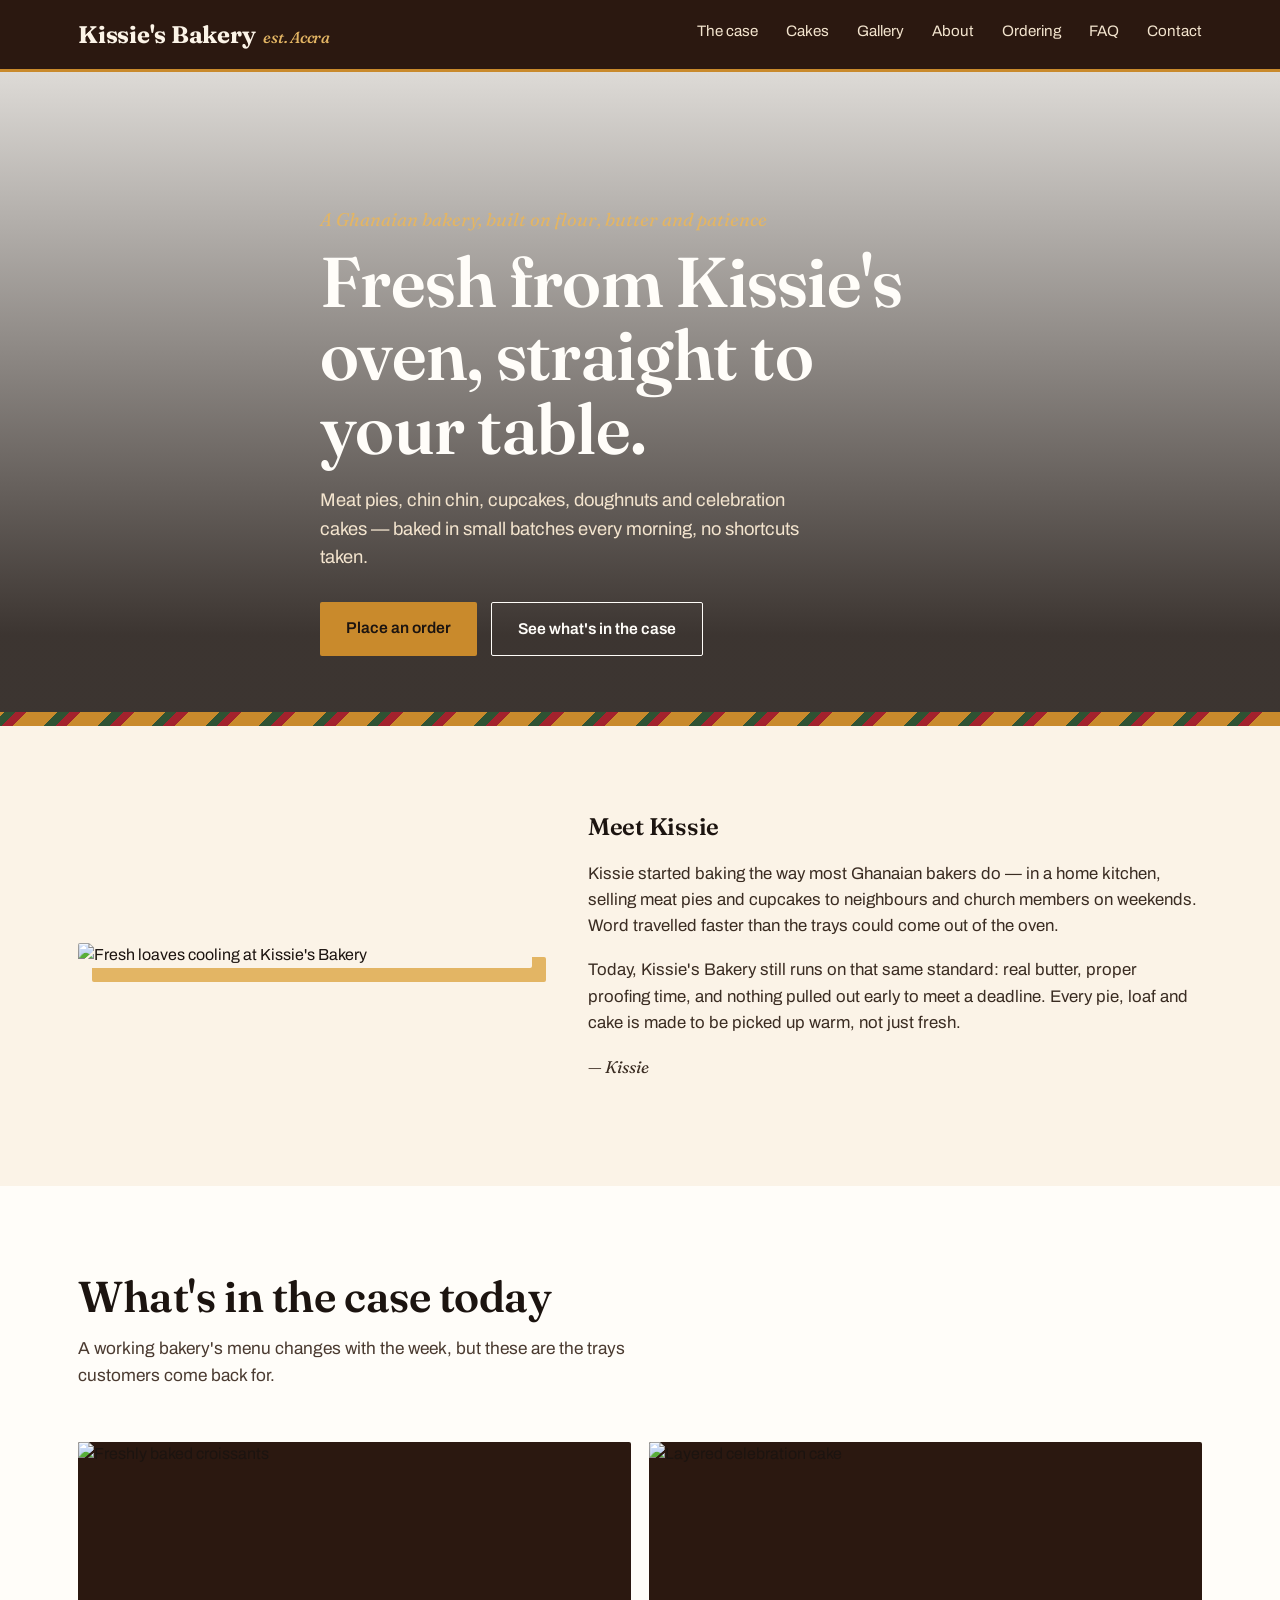
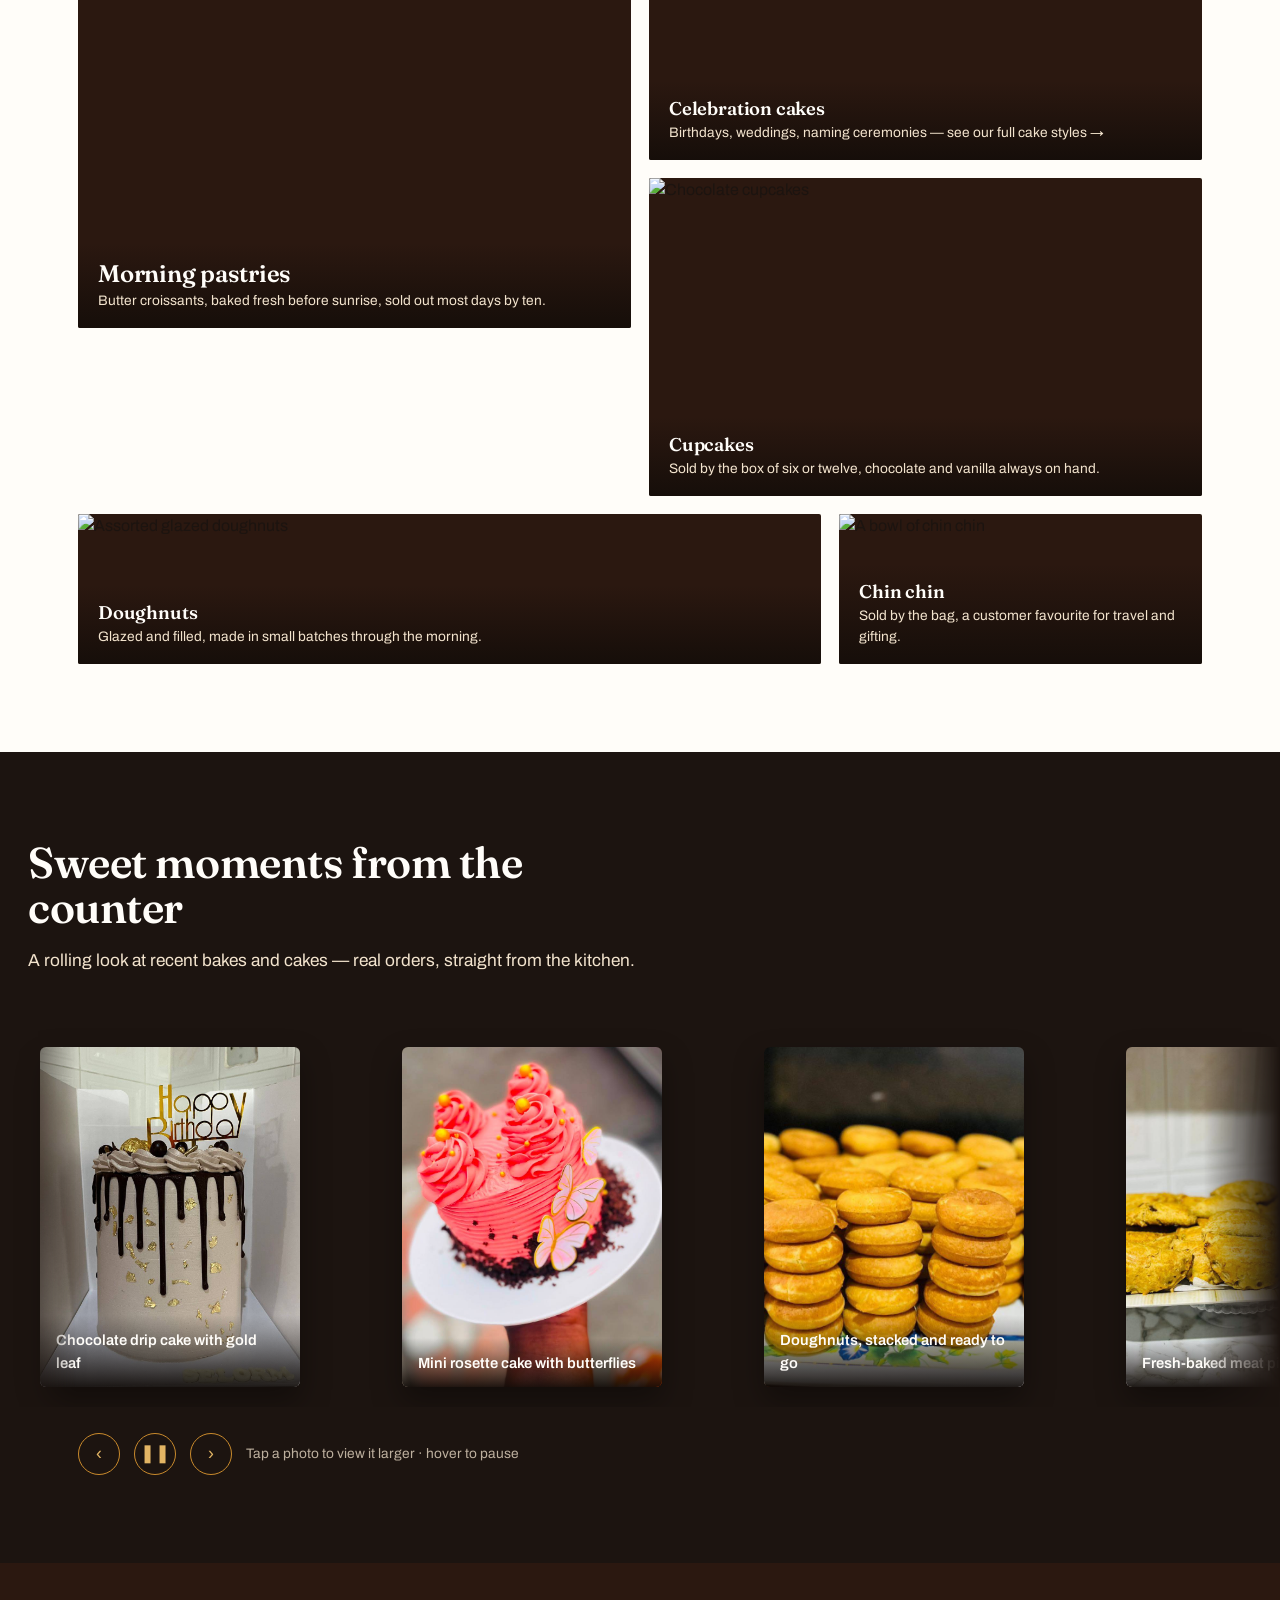
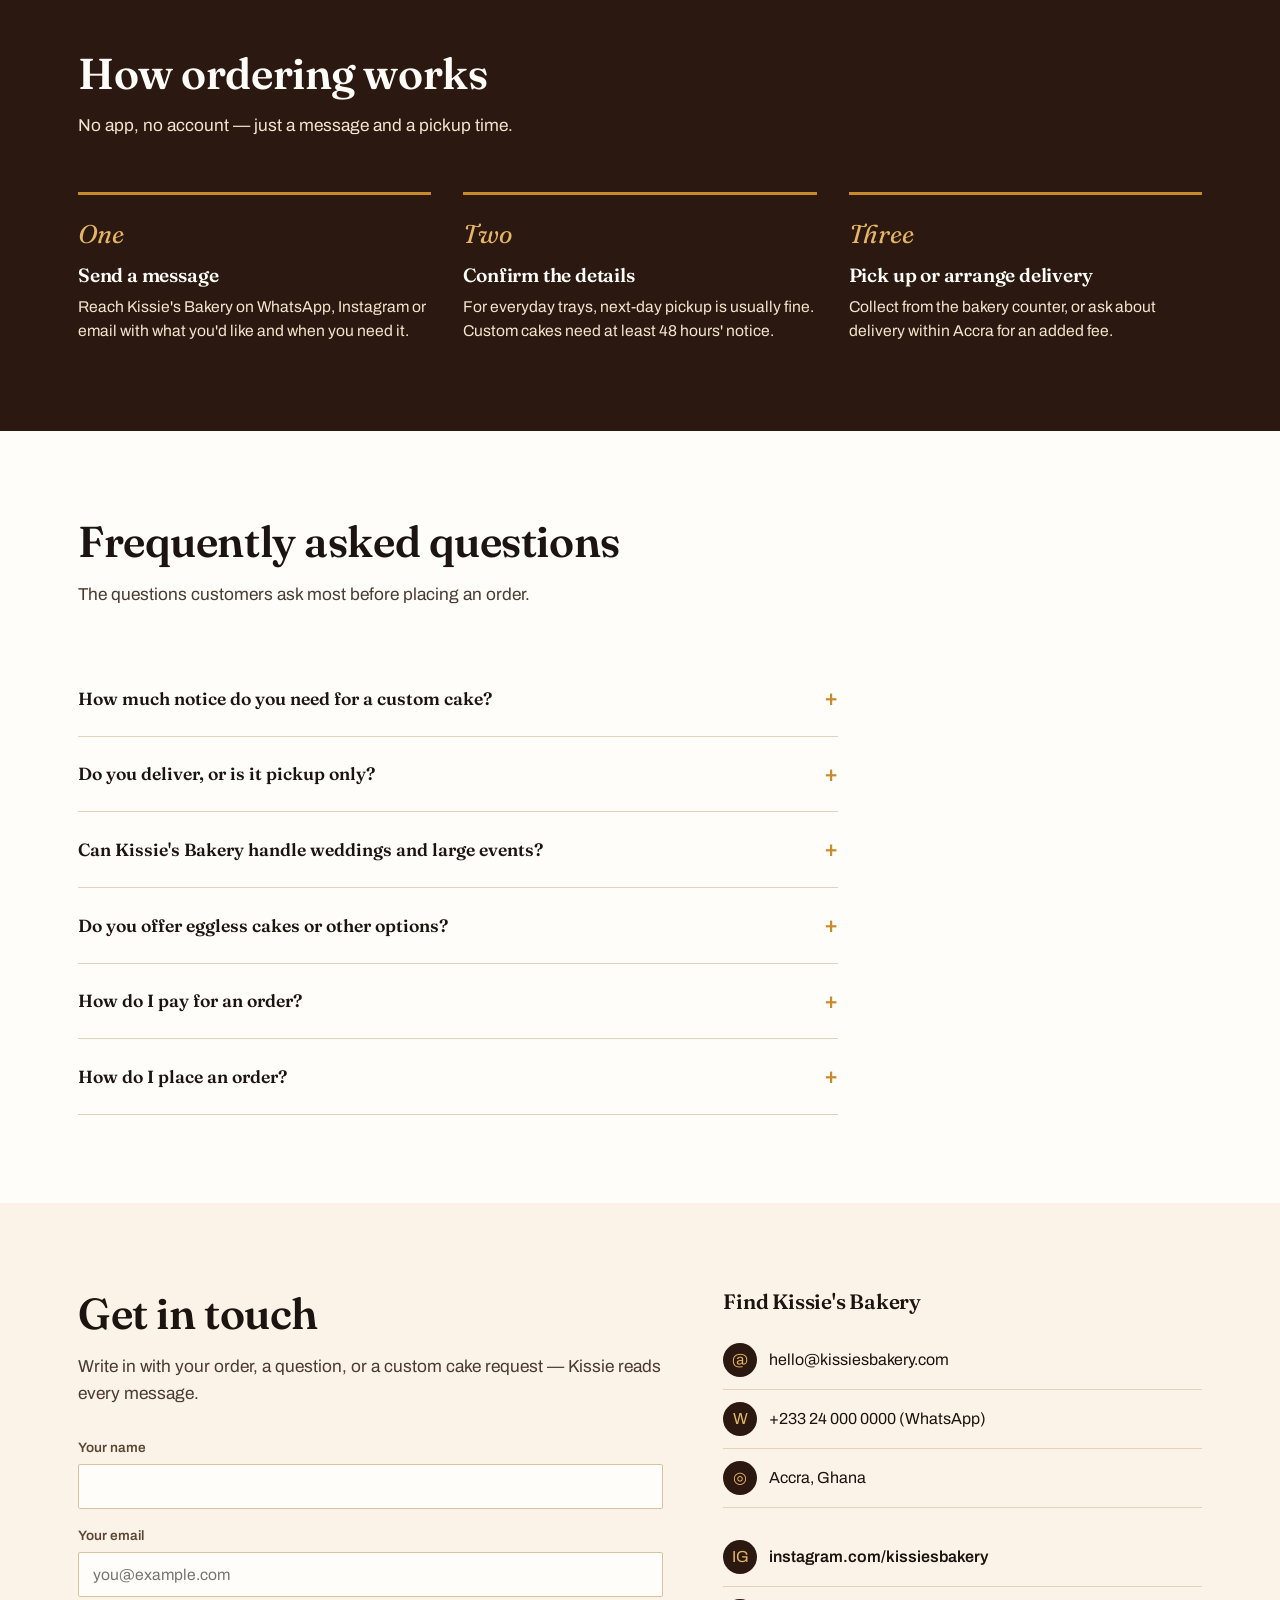
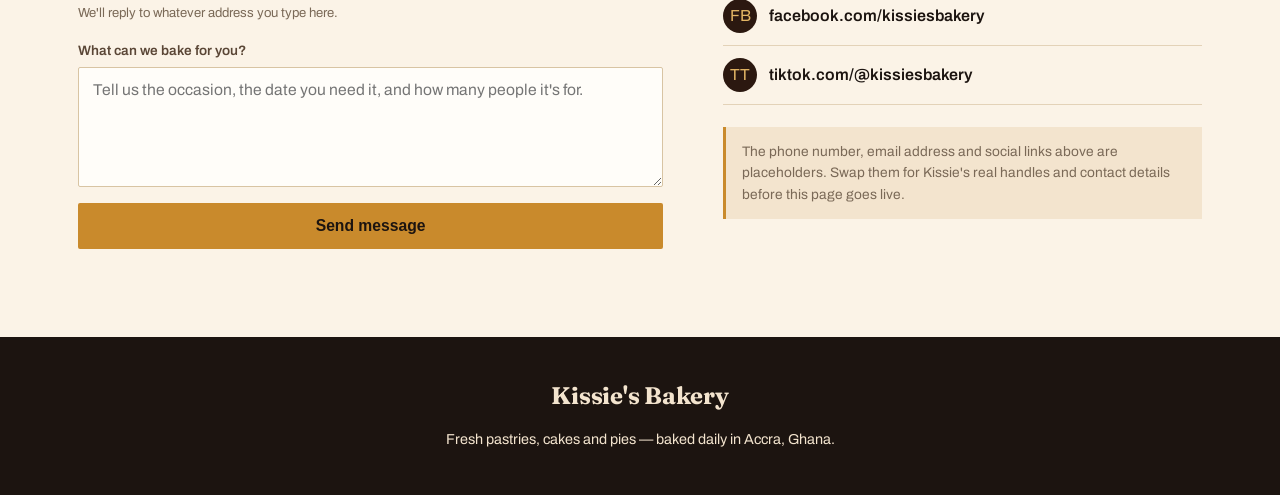
==== commit e6235e40: "Add files via upload" ====
--- a/index.html
+++ b/index.html
@@ -3,11 +3,57 @@
 <head>
 <meta charset="UTF-8">
 <meta name="viewport" content="width=device-width, initial-scale=1.0">
-<title>Kissie's Bakery — Fresh pastries, cakes & pies</title>
+<title>Kissie's Bakery | Fresh Pastries, Cakes & Meat Pies in Accra, Ghana</title>
+<meta name="description" content="Kissie's Bakery bakes fresh meat pies, chin chin, doughnuts, cupcakes and custom celebration cakes daily in Accra. Order by WhatsApp or email for pickup or delivery.">
+<meta name="keywords" content="Kissie's Bakery, bakery in Accra, Ghanaian bakery, meat pies Accra, celebration cakes Ghana, custom birthday cakes Accra, chin chin, cupcakes Accra, pastries Ghana">
+<meta name="robots" content="index, follow">
+<link rel="canonical" href="https://kissiesbakery.vercel.app/">
+
+<!-- Open Graph (Facebook, WhatsApp, LinkedIn link previews) -->
+<meta property="og:type" content="website">
+<meta property="og:site_name" content="Kissie's Bakery">
+<meta property="og:title" content="Kissie's Bakery | Fresh Pastries, Cakes & Meat Pies in Accra">
+<meta property="og:description" content="Fresh meat pies, chin chin, doughnuts, cupcakes and custom celebration cakes — baked daily in Accra, Ghana. Order by WhatsApp or email.">
+<meta property="og:url" content="https://kissiesbakery.vercel.app/">
+<meta property="og:image" content="https://kissiesbakery.vercel.app/images/gallery-gold-leaf-drip-cake.jpg">
+<meta property="og:locale" content="en_GH">
+
+<!-- Twitter / X card -->
+<meta name="twitter:card" content="summary_large_image">
+<meta name="twitter:title" content="Kissie's Bakery | Fresh Pastries, Cakes & Meat Pies in Accra">
+<meta name="twitter:description" content="Fresh meat pies, chin chin, doughnuts, cupcakes and custom celebration cakes — baked daily in Accra, Ghana.">
+<meta name="twitter:image" content="https://kissiesbakery.vercel.app/images/gallery-gold-leaf-drip-cake.jpg">
+
 <link rel="preconnect" href="https://fonts.googleapis.com">
 <link rel="preconnect" href="https://fonts.gstatic.com" crossorigin>
 <link href="https://fonts.googleapis.com/css2?family=Fraunces:ital,opsz,wght@0,9..144,400;0,9..144,500;0,9..144,600;0,9..144,700;1,9..144,500&family=Archivo:wght@400;500;600;700&display=swap" rel="stylesheet">
 <link rel="stylesheet" href="style.css">
+
+<!-- Structured data: helps Google show Kissie's Bakery as a local business
+     (address, hours, order links) directly in search results / Maps. -->
+<script type="application/ld+json">
+{
+  "@context": "https://schema.org",
+  "@type": "Bakery",
+  "name": "Kissie's Bakery",
+  "image": "https://kissiesbakery.vercel.app/images/gallery-gold-leaf-drip-cake.jpg",
+  "url": "https://kissiesbakery.vercel.app/",
+  "email": "hello@kissiesbakery.com",
+  "telephone": "+233240000000",
+  "servesCuisine": "Bakery",
+  "priceRange": "GH₵",
+  "address": {
+    "@type": "PostalAddress",
+    "addressLocality": "Accra",
+    "addressCountry": "GH"
+  },
+  "sameAs": [
+    "https://instagram.com/kissiesbakery",
+    "https://facebook.com/kissiesbakery",
+    "https://tiktok.com/@kissiesbakery"
+  ]
+}
+</script>
 </head>
 <body>
 
@@ -16,9 +62,11 @@
     <div class="wordmark">Kissie's Bakery <span>est. Accra</span></div>
     <nav class="links">
       <a href="#menu">The case</a>
+      <a href="cakes.html">Cakes</a>
       <a href="#gallery">Gallery</a>
       <a href="#about">About</a>
       <a href="#order">Ordering</a>
+      <a href="#faq">FAQ</a>
       <a href="#contact">Contact</a>
     </nav>
   </div>
@@ -64,13 +112,13 @@
           <p>Butter croissants, baked fresh before sunrise, sold out most days by ten.</p>
         </div>
       </div>
-      <div class="case-item tall">
+      <a href="cakes.html" class="case-item tall" style="text-decoration:none;">
         <img src="https://commons.wikimedia.org/wiki/Special:FilePath/Strawberry_layer_cake.jpg" alt="Layered celebration cake">
         <div class="tag">
           <h3>Celebration cakes</h3>
-          <p>Birthdays, weddings, naming ceremonies — made to order with two days' notice.</p>
-        </div>
-      </div>
+          <p>Birthdays, weddings, naming ceremonies — see our full cake styles &rarr;</p>
+        </div>
+      </a>
       <div class="case-item wide">
         <img src="https://commons.wikimedia.org/wiki/Special:FilePath/Chocolate_cupcakes.jpg" alt="Chocolate cupcakes">
         <div class="tag">
@@ -148,6 +196,80 @@
     </div>
   </div>
 </section>
+
+<section class="faq" id="faq">
+  <div class="wrap">
+    <div class="section-head">
+      <h2>Frequently asked questions</h2>
+      <p>The questions customers ask most before placing an order.</p>
+    </div>
+    <div class="faq-list">
+      <details class="faq-item">
+        <summary>How much notice do you need for a custom cake?</summary>
+        <p>At least 48 hours for a standard birthday cake. For wedding cakes or large event orders, we recommend booking 1–2 weeks ahead, especially around December and festive weekends.</p>
+      </details>
+      <details class="faq-item">
+        <summary>Do you deliver, or is it pickup only?</summary>
+        <p>Both. You can collect from the bakery counter in Accra, or ask about delivery — we can usually arrange drop-off across Accra for an added fee depending on distance.</p>
+      </details>
+      <details class="faq-item">
+        <summary>Can Kissie's Bakery handle weddings and large events?</summary>
+        <p>Yes. We take wedding cakes, engagement cakes, and bulk orders for parties, church events, and corporate functions. Reach out early with your date, guest count, and design ideas.</p>
+      </details>
+      <details class="faq-item">
+        <summary>Do you offer eggless cakes or other options?</summary>
+        <p>Yes, eggless cake options are available on request — just mention it when you place your order so it can be prepared accordingly.</p>
+      </details>
+      <details class="faq-item">
+        <summary>How do I pay for an order?</summary>
+        <p>Mobile money and cash on pickup are both accepted. For larger custom cakes, a deposit is usually required to confirm the booking date.</p>
+      </details>
+      <details class="faq-item">
+        <summary>How do I place an order?</summary>
+        <p>Message us on WhatsApp or Instagram, or use the contact form below with your occasion, date, and how many people it's for — see the "How ordering works" section above for the full process.</p>
+      </details>
+    </div>
+  </div>
+</section>
+
+<script type="application/ld+json">
+{
+  "@context": "https://schema.org",
+  "@type": "FAQPage",
+  "mainEntity": [
+    {
+      "@type": "Question",
+      "name": "How much notice do you need for a custom cake?",
+      "acceptedAnswer": { "@type": "Answer", "text": "At least 48 hours for a standard birthday cake. For wedding cakes or large event orders, book 1–2 weeks ahead, especially around December and festive weekends." }
+    },
+    {
+      "@type": "Question",
+      "name": "Do you deliver, or is it pickup only?",
+      "acceptedAnswer": { "@type": "Answer", "text": "Both. Collect from the bakery counter in Accra, or arrange delivery across Accra for an added fee depending on distance." }
+    },
+    {
+      "@type": "Question",
+      "name": "Can Kissie's Bakery handle weddings and large events?",
+      "acceptedAnswer": { "@type": "Answer", "text": "Yes, Kissie's Bakery takes wedding cakes, engagement cakes, and bulk orders for parties, church events, and corporate functions." }
+    },
+    {
+      "@type": "Question",
+      "name": "Do you offer eggless cakes or other options?",
+      "acceptedAnswer": { "@type": "Answer", "text": "Yes, eggless cake options are available on request." }
+    },
+    {
+      "@type": "Question",
+      "name": "How do I pay for an order?",
+      "acceptedAnswer": { "@type": "Answer", "text": "Mobile money and cash on pickup are both accepted. Larger custom cakes usually require a deposit to confirm the booking date." }
+    },
+    {
+      "@type": "Question",
+      "name": "How do I place an order?",
+      "acceptedAnswer": { "@type": "Answer", "text": "Message Kissie's Bakery on WhatsApp or Instagram, or use the website contact form with the occasion, date, and number of people it's for." }
+    }
+  ]
+}
+</script>
 
 <section class="contact" id="contact">
   <div class="wrap contact-grid">
--- a/style.css
+++ b/style.css
@@ -167,6 +167,8 @@
   gap:18px;
 }
 .case-item{
+  display:block;
+  color:inherit;
   position:relative;
   overflow:hidden;
   border-radius:2px;
@@ -311,6 +313,45 @@
 .order{background:var(--cocoa); color:var(--cream-2);}
 .order .section-head h2{color:var(--paper);}
 .order .section-head p{color:var(--cream-2);}
+
+/* FAQ accordion */
+.faq{background:var(--paper);}
+.faq-list{
+  display:flex; flex-direction:column;
+  max-width:760px;
+}
+.faq-item{
+  border-bottom:1px solid #e3d2b8;
+  padding:20px 0;
+}
+.faq-item summary{
+  cursor:pointer;
+  list-style:none;
+  font-family:'Fraunces', serif;
+  font-weight:600;
+  font-size:1.1rem;
+  color:var(--cocoa-ink);
+  display:flex;
+  align-items:center;
+  justify-content:space-between;
+  gap:16px;
+}
+.faq-item summary::-webkit-details-marker{display:none;}
+.faq-item summary::after{
+  content:"+";
+  font-family:'Archivo', sans-serif;
+  font-size:1.4rem;
+  color:var(--gold);
+  flex:none;
+  transition:transform .2s ease;
+}
+.faq-item[open] summary::after{transform:rotate(45deg);}
+.faq-item p{
+  margin:14px 0 0;
+  color:#4a3a30;
+  font-size:0.98rem;
+  max-width:640px;
+}
 .steps{
   display:grid;
   grid-template-columns:repeat(3, 1fr);
@@ -339,7 +380,8 @@
   gap:60px;
 }
 form{display:flex; flex-direction:column; gap:16px;}
-label{font-size:0.85rem; font-weight:600; color:#5a4636; margin-bottom:6px; display:block;}
+form > div{display:flex; flex-direction:column; gap:6px;}
+label{font-size:0.85rem; font-weight:600; color:#5a4636; display:block;}
 input, textarea{
   width:100%;
   padding:13px 14px;
@@ -352,7 +394,7 @@
 }
 input:focus, textarea:focus{outline:2px solid var(--gold); border-color:var(--gold);}
 textarea{resize:vertical; min-height:120px;}
-.field-note{font-size:0.82rem; color:#7a6957; margin-top:-8px;}
+.field-note{font-size:0.82rem; color:#7a6957; margin:0;}
 .form-status{font-size:0.9rem; margin:0; display:none;}
 .form-status.show{display:block;}
 .form-status.ok{color:var(--kente-green);}
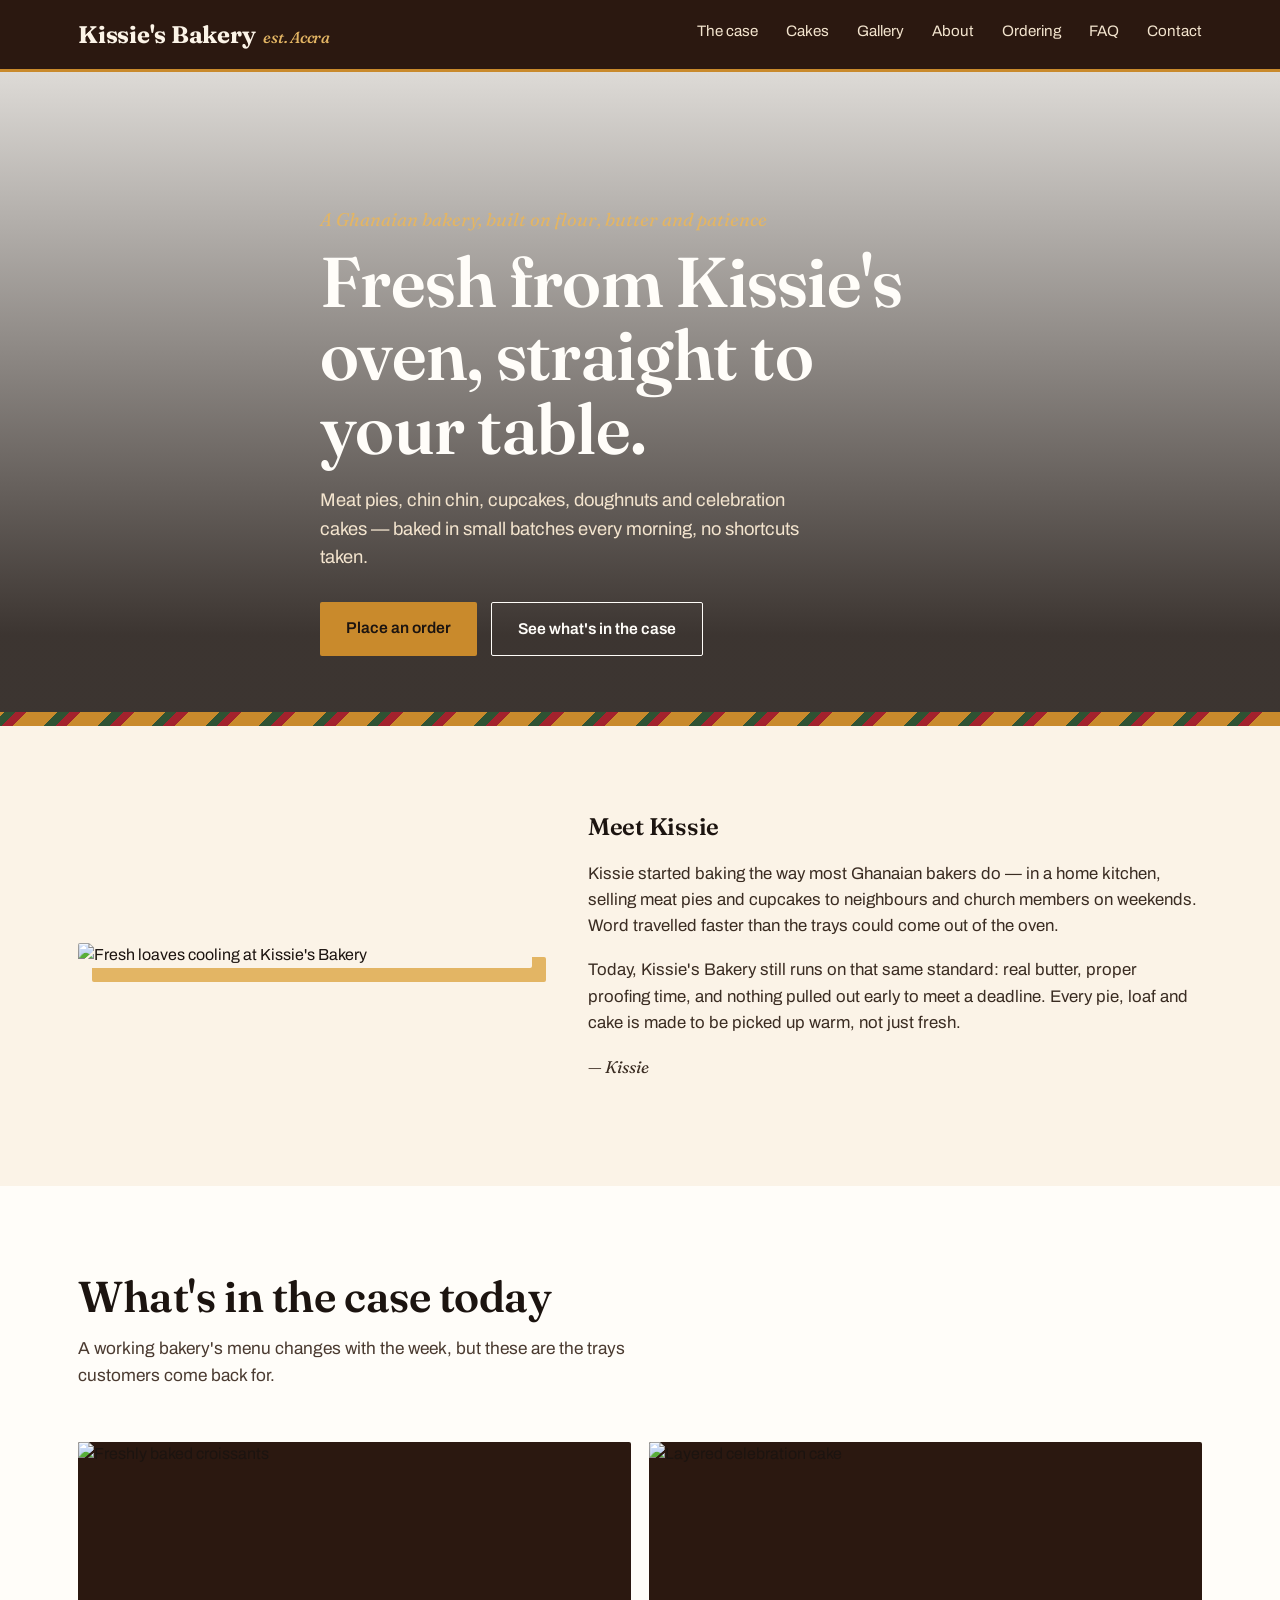
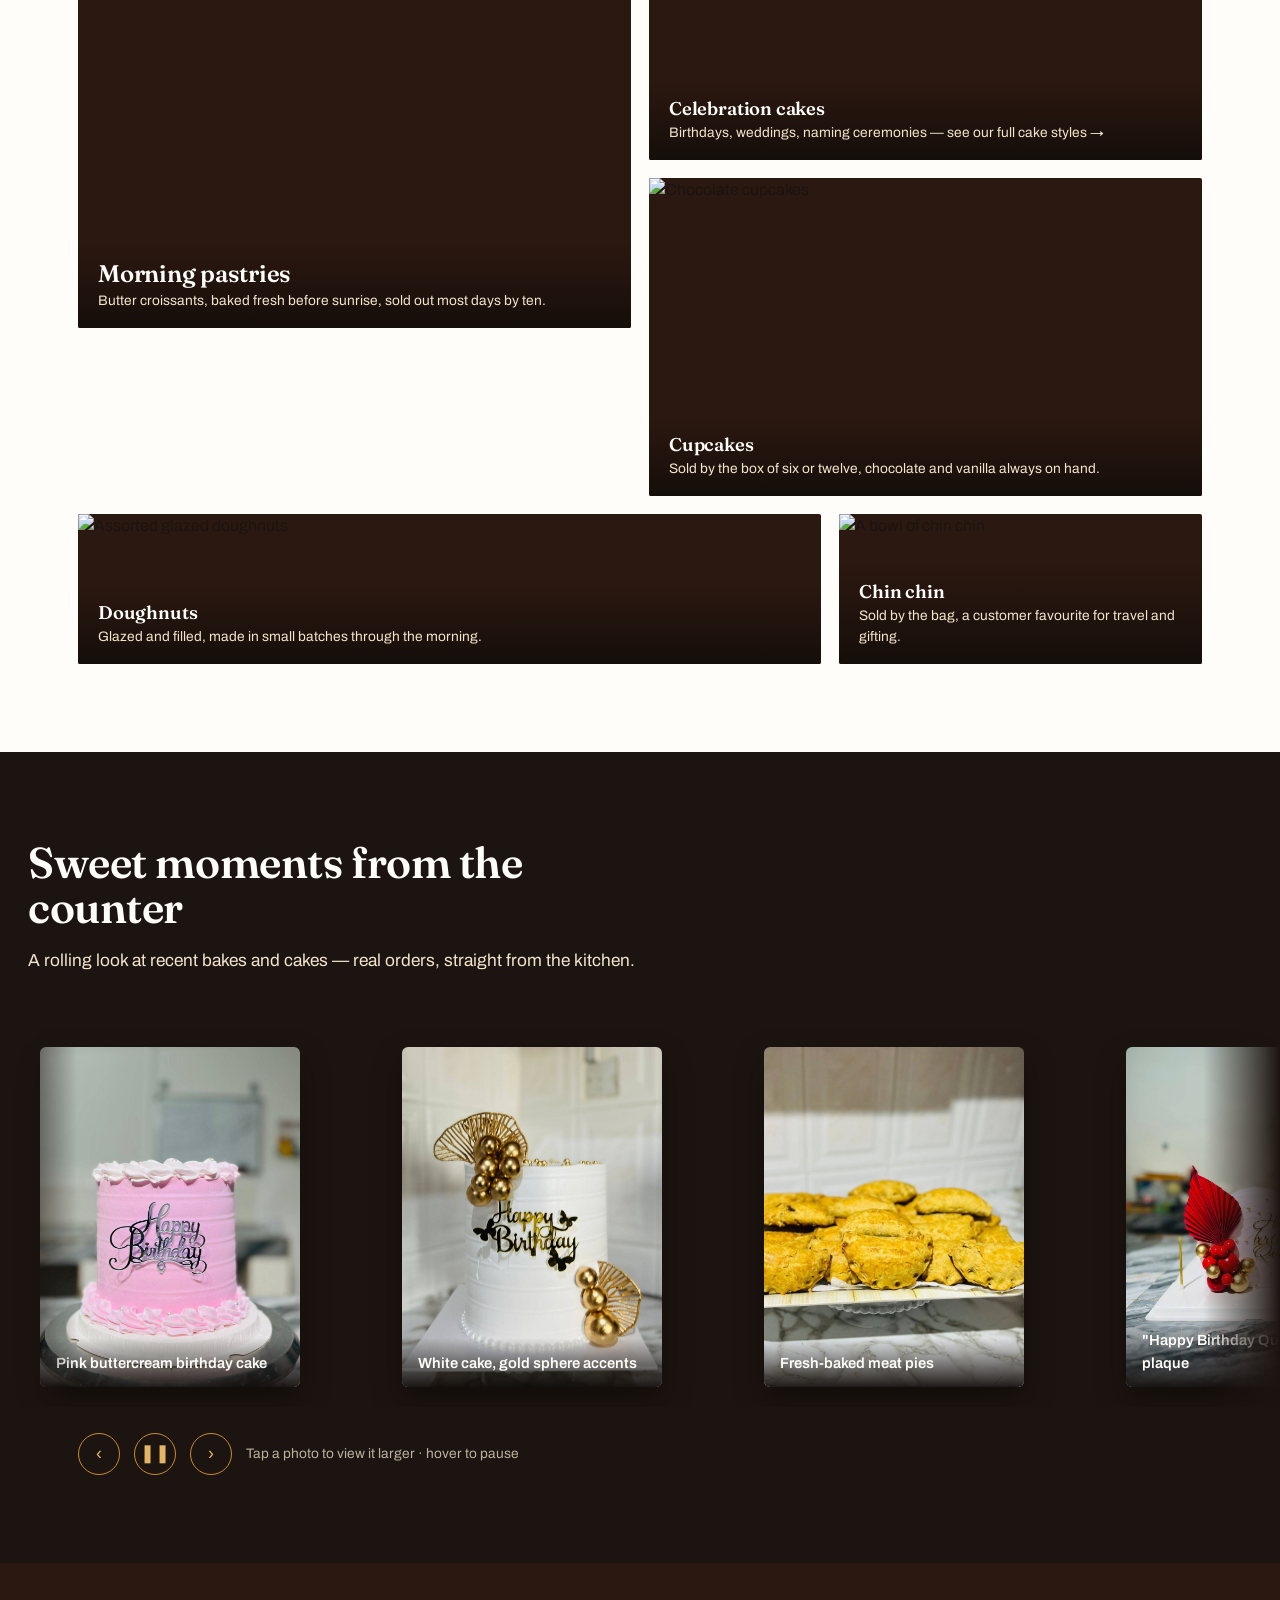
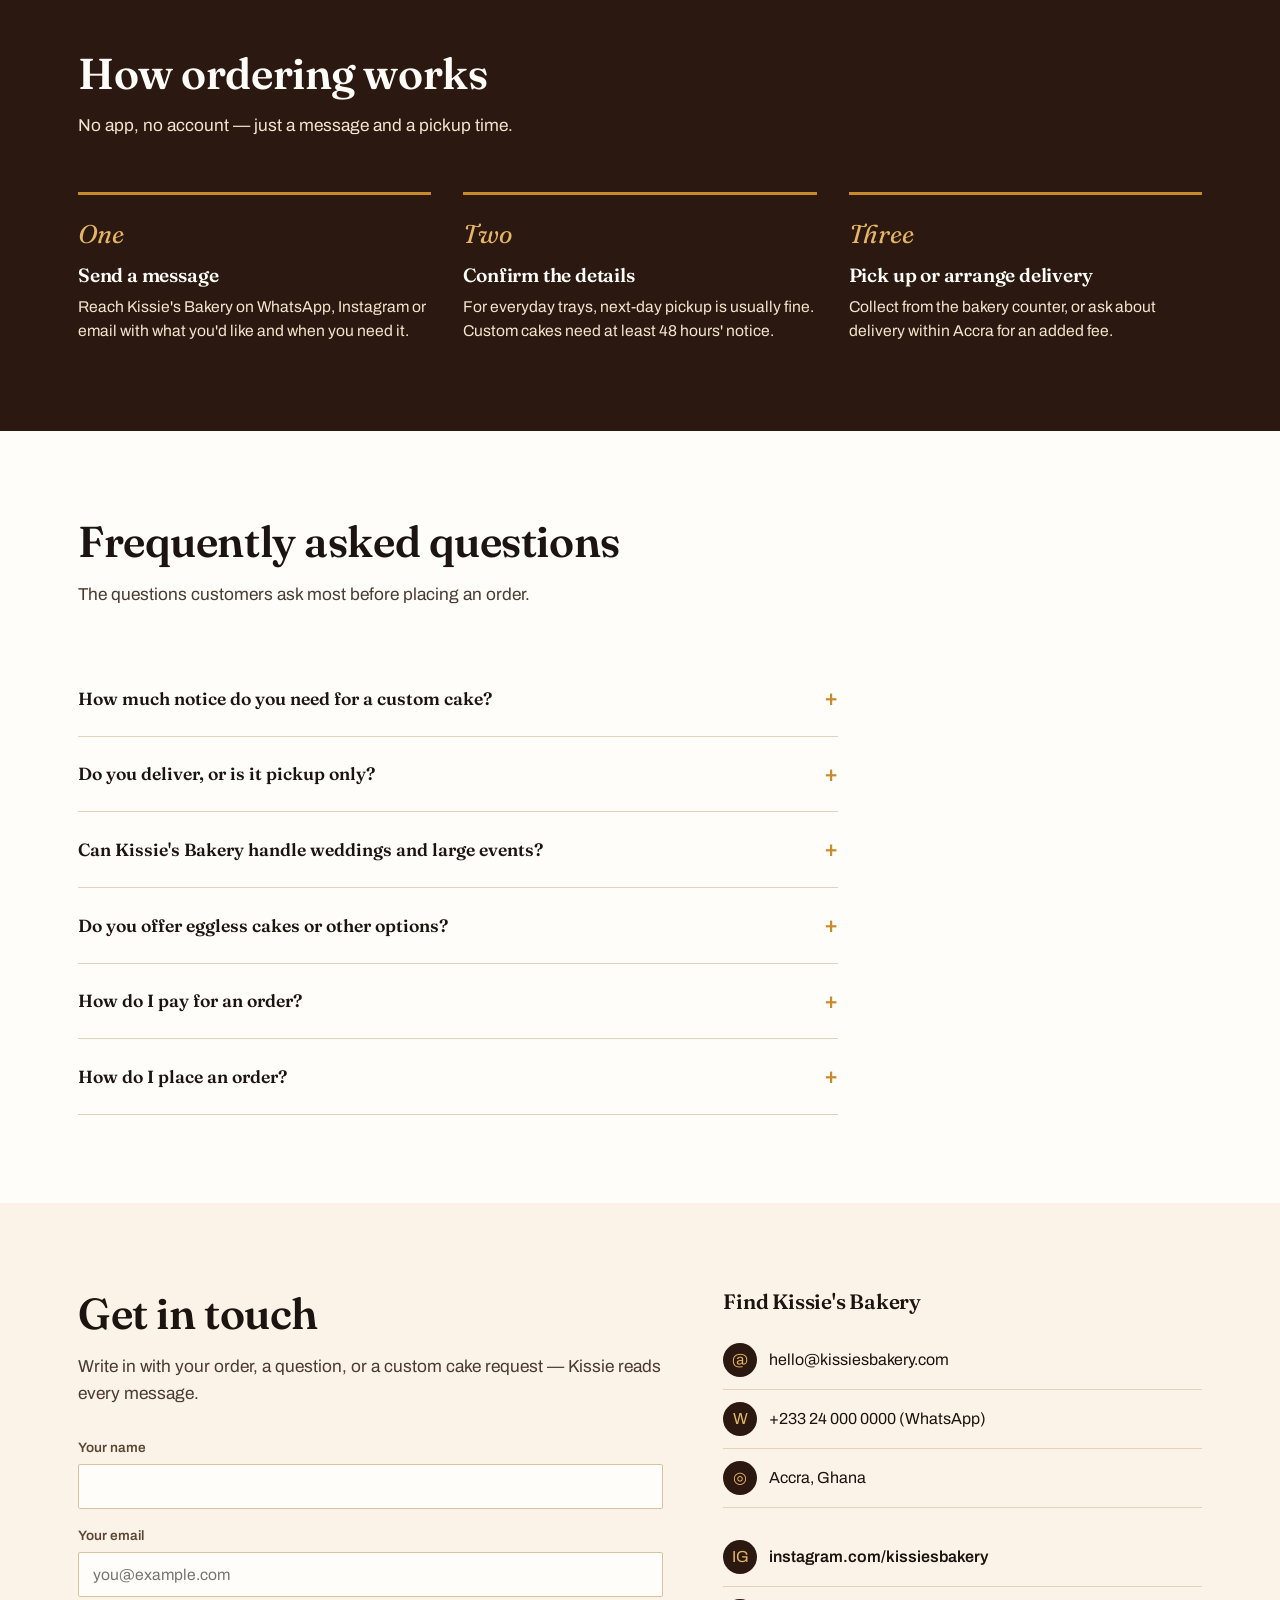
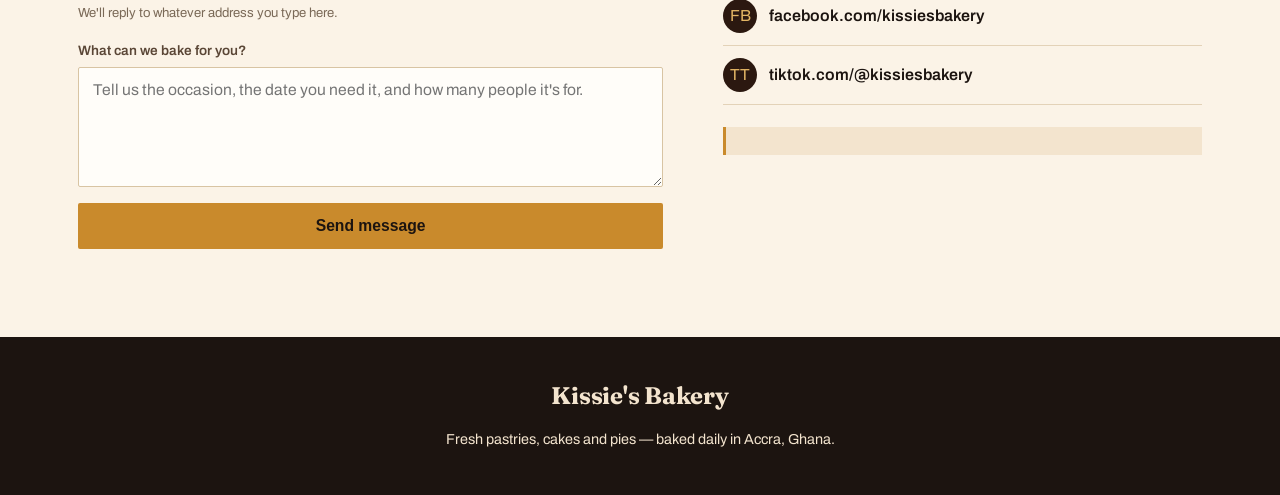
==== commit d0a20bba: "Updated dashboard Removed placeholder text for contact details in index.html." ====
--- a/index.html
+++ b/index.html
@@ -309,7 +309,7 @@
         <li class="contact-line"><span class="ico">TT</span> <a href="https://tiktok.com/@kissiesbakery" target="_blank" rel="noopener">tiktok.com/@kissiesbakery</a></li>
       </ul>
       <div class="placeholder-note">
-        The phone number, email address and social links above are placeholders. Swap them for Kissie's real handles and contact details before this page goes live.
+        
       </div>
     </div>
   </div>
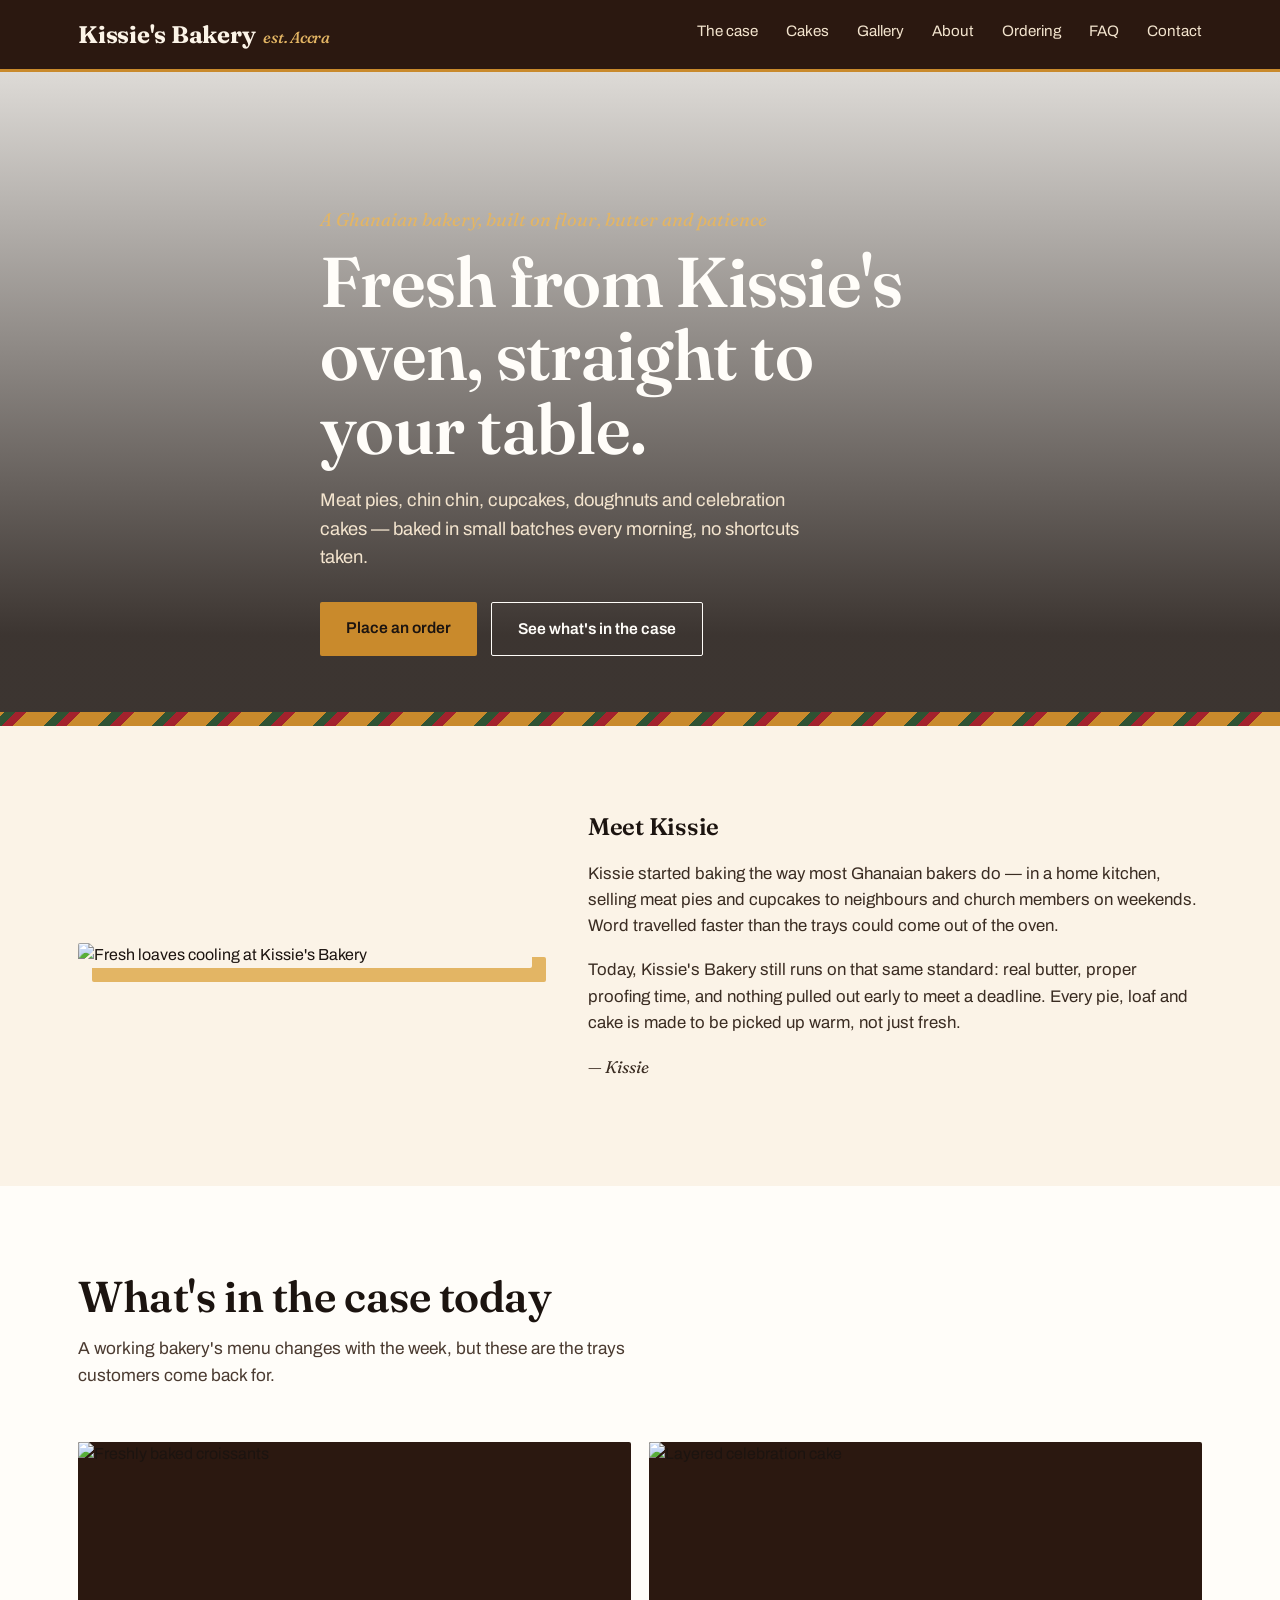
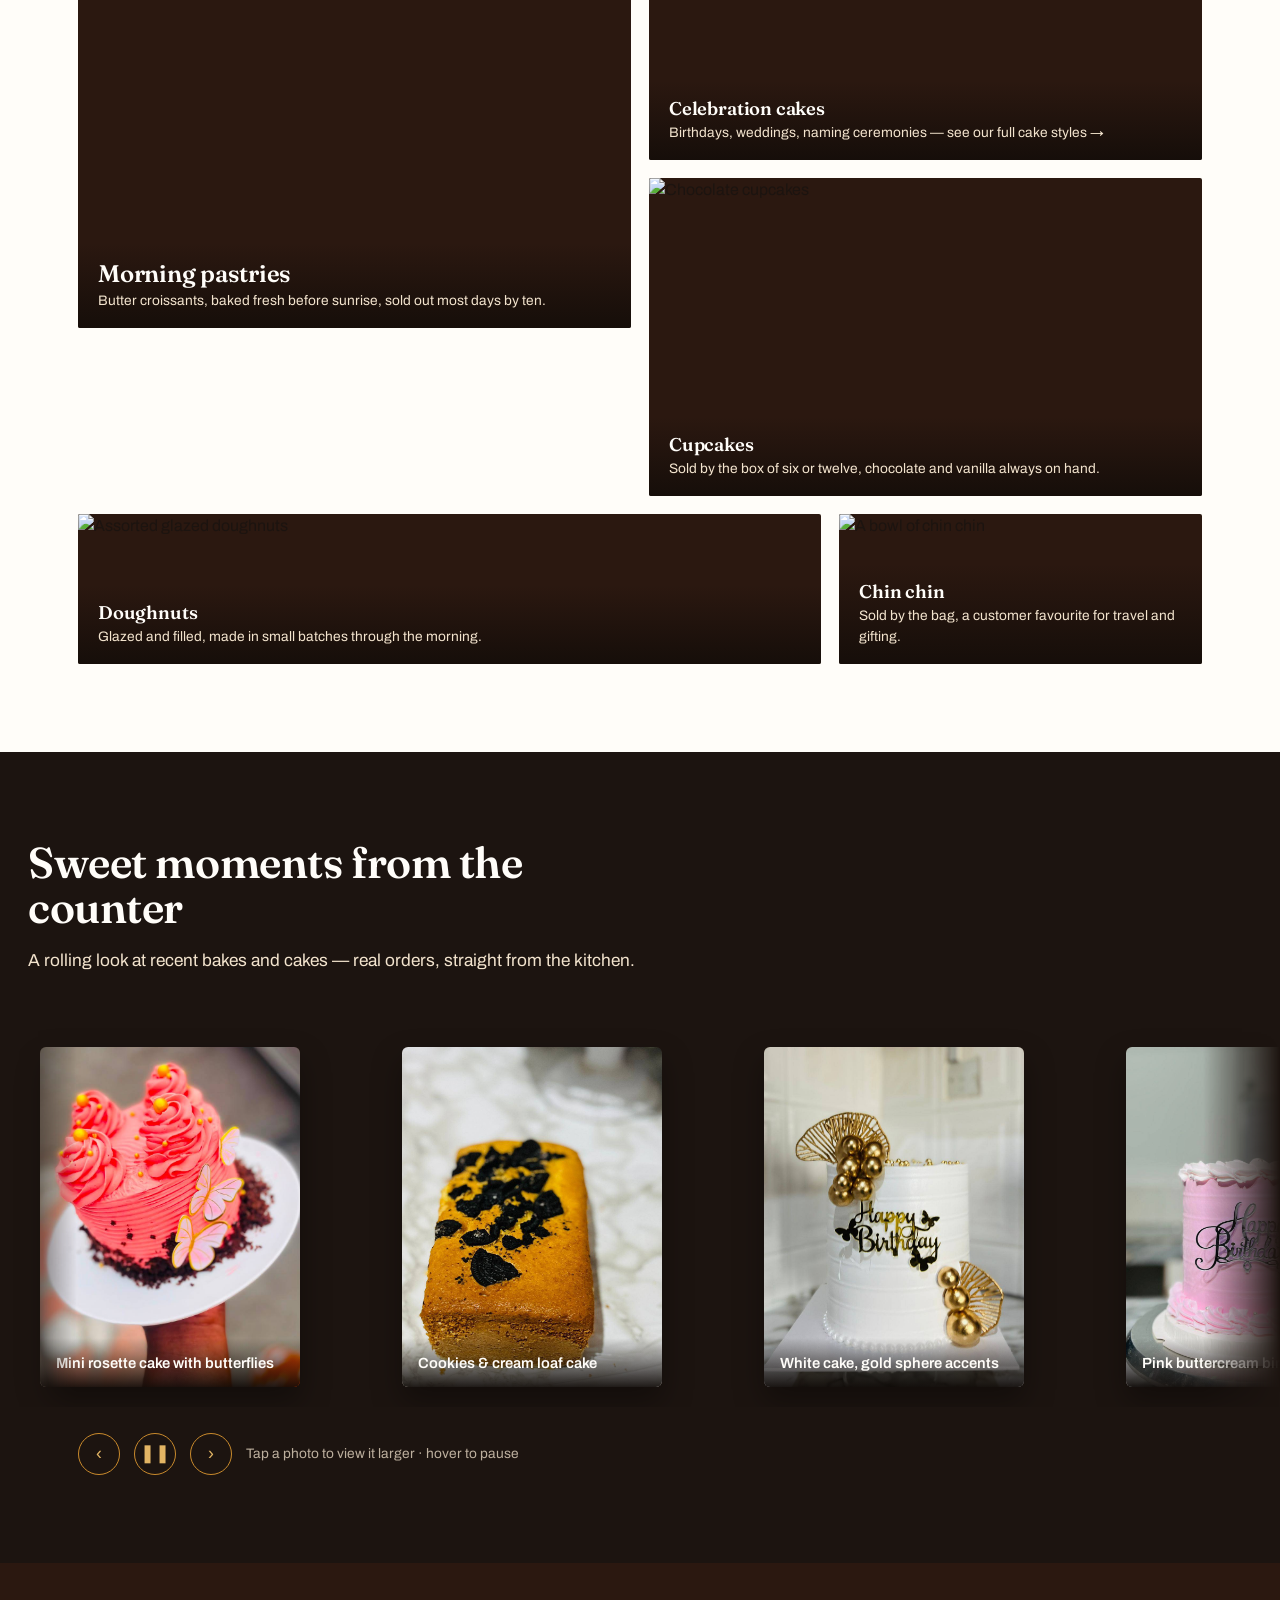
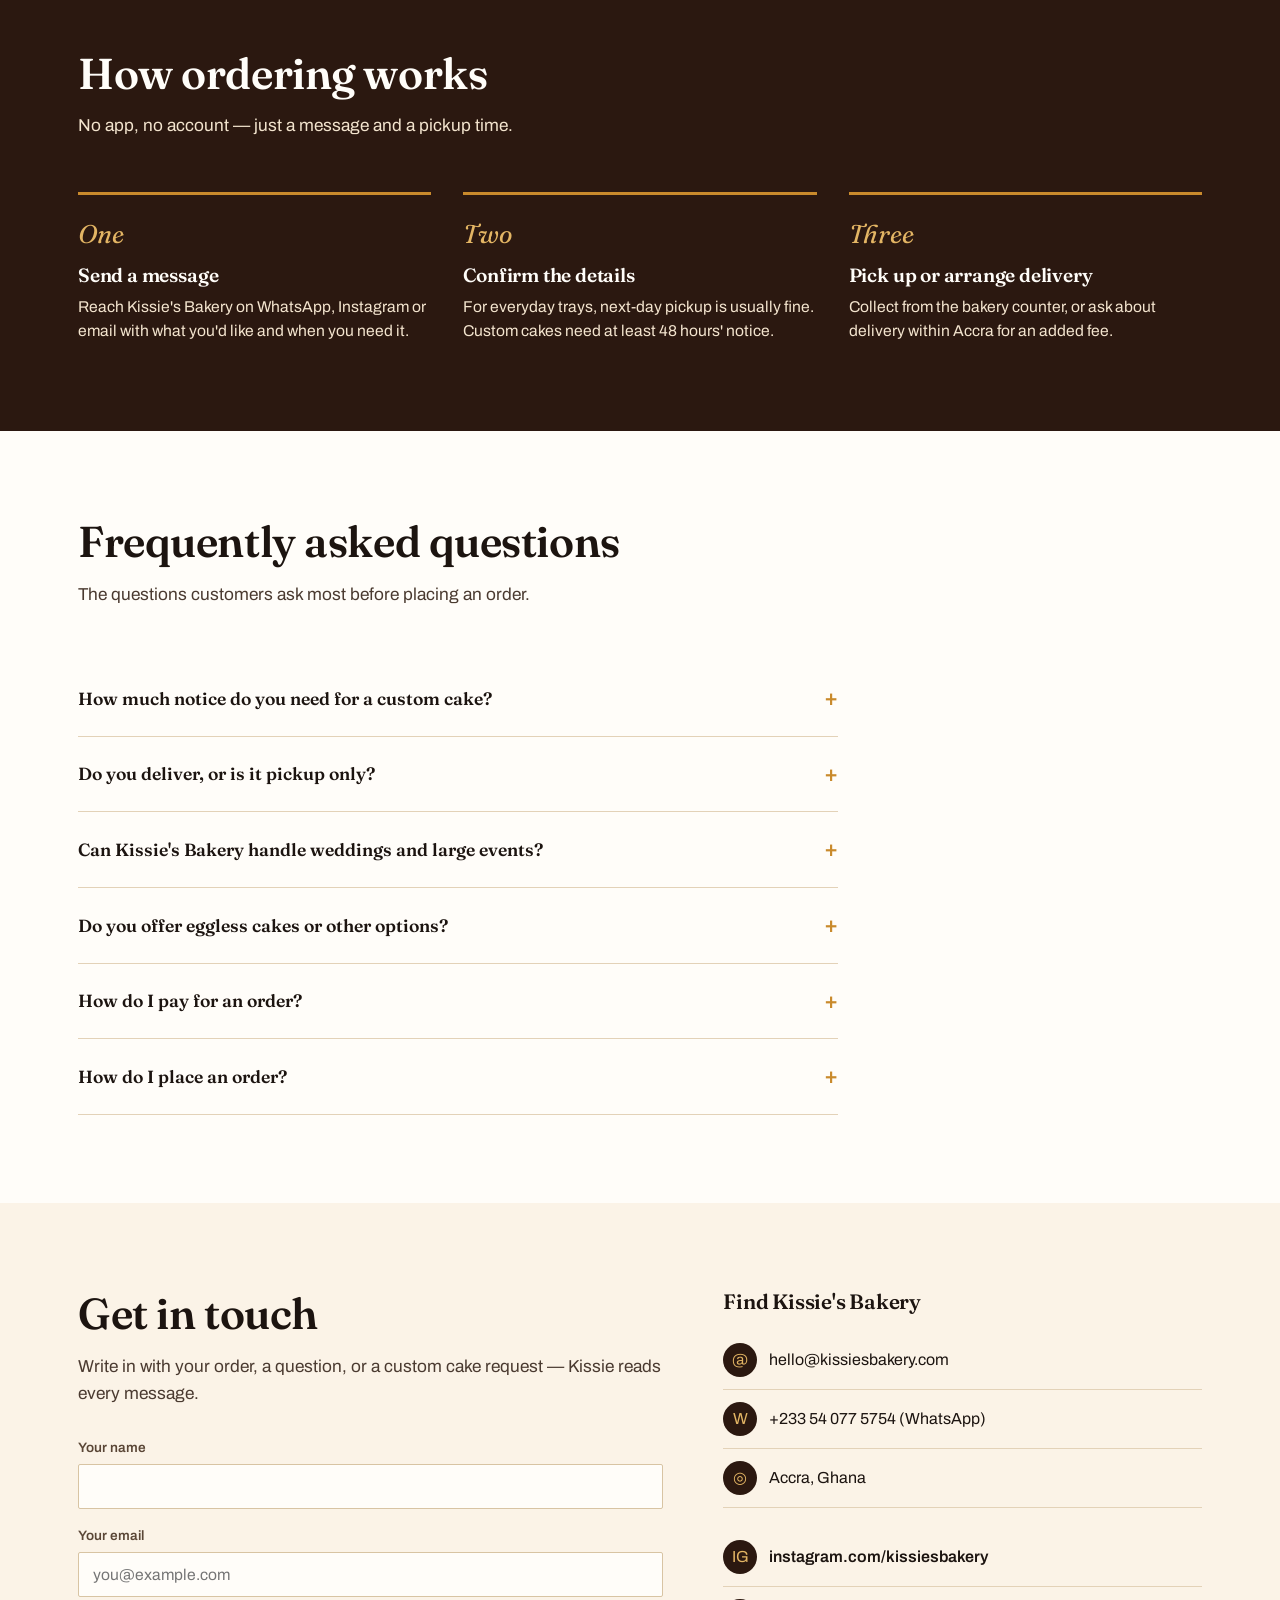
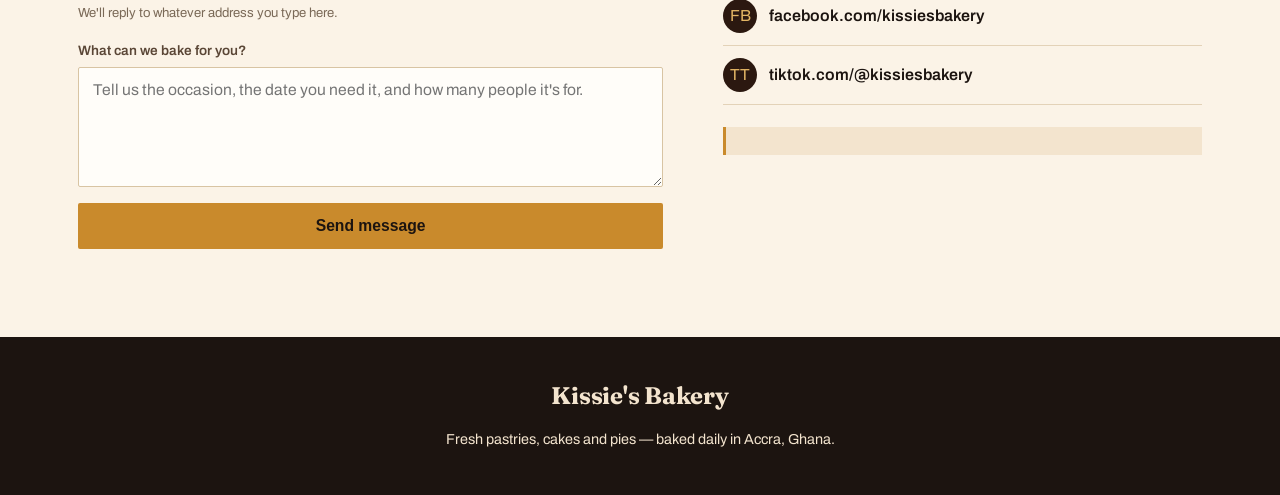
==== commit 5422a570: "Update index.html" ====
--- a/index.html
+++ b/index.html
@@ -301,7 +301,7 @@
     <div class="find-us">
       <h3>Find Kissie's Bakery</h3>
       <div class="contact-line"><span class="ico">@</span> hello@kissiesbakery.com</div>
-      <div class="contact-line"><span class="ico">W</span> +233 24 000 0000 (WhatsApp)</div>
+      <div class="contact-line"><span class="ico">W</span> +233 54 077 5754 (WhatsApp)</div>
       <div class="contact-line"><span class="ico">◎</span> Accra, Ghana</div>
       <ul class="social-list" style="margin-top:20px;">
         <li class="contact-line"><span class="ico">IG</span> <a href="https://instagram.com/kissiesbakery" target="_blank" rel="noopener">instagram.com/kissiesbakery</a></li>
